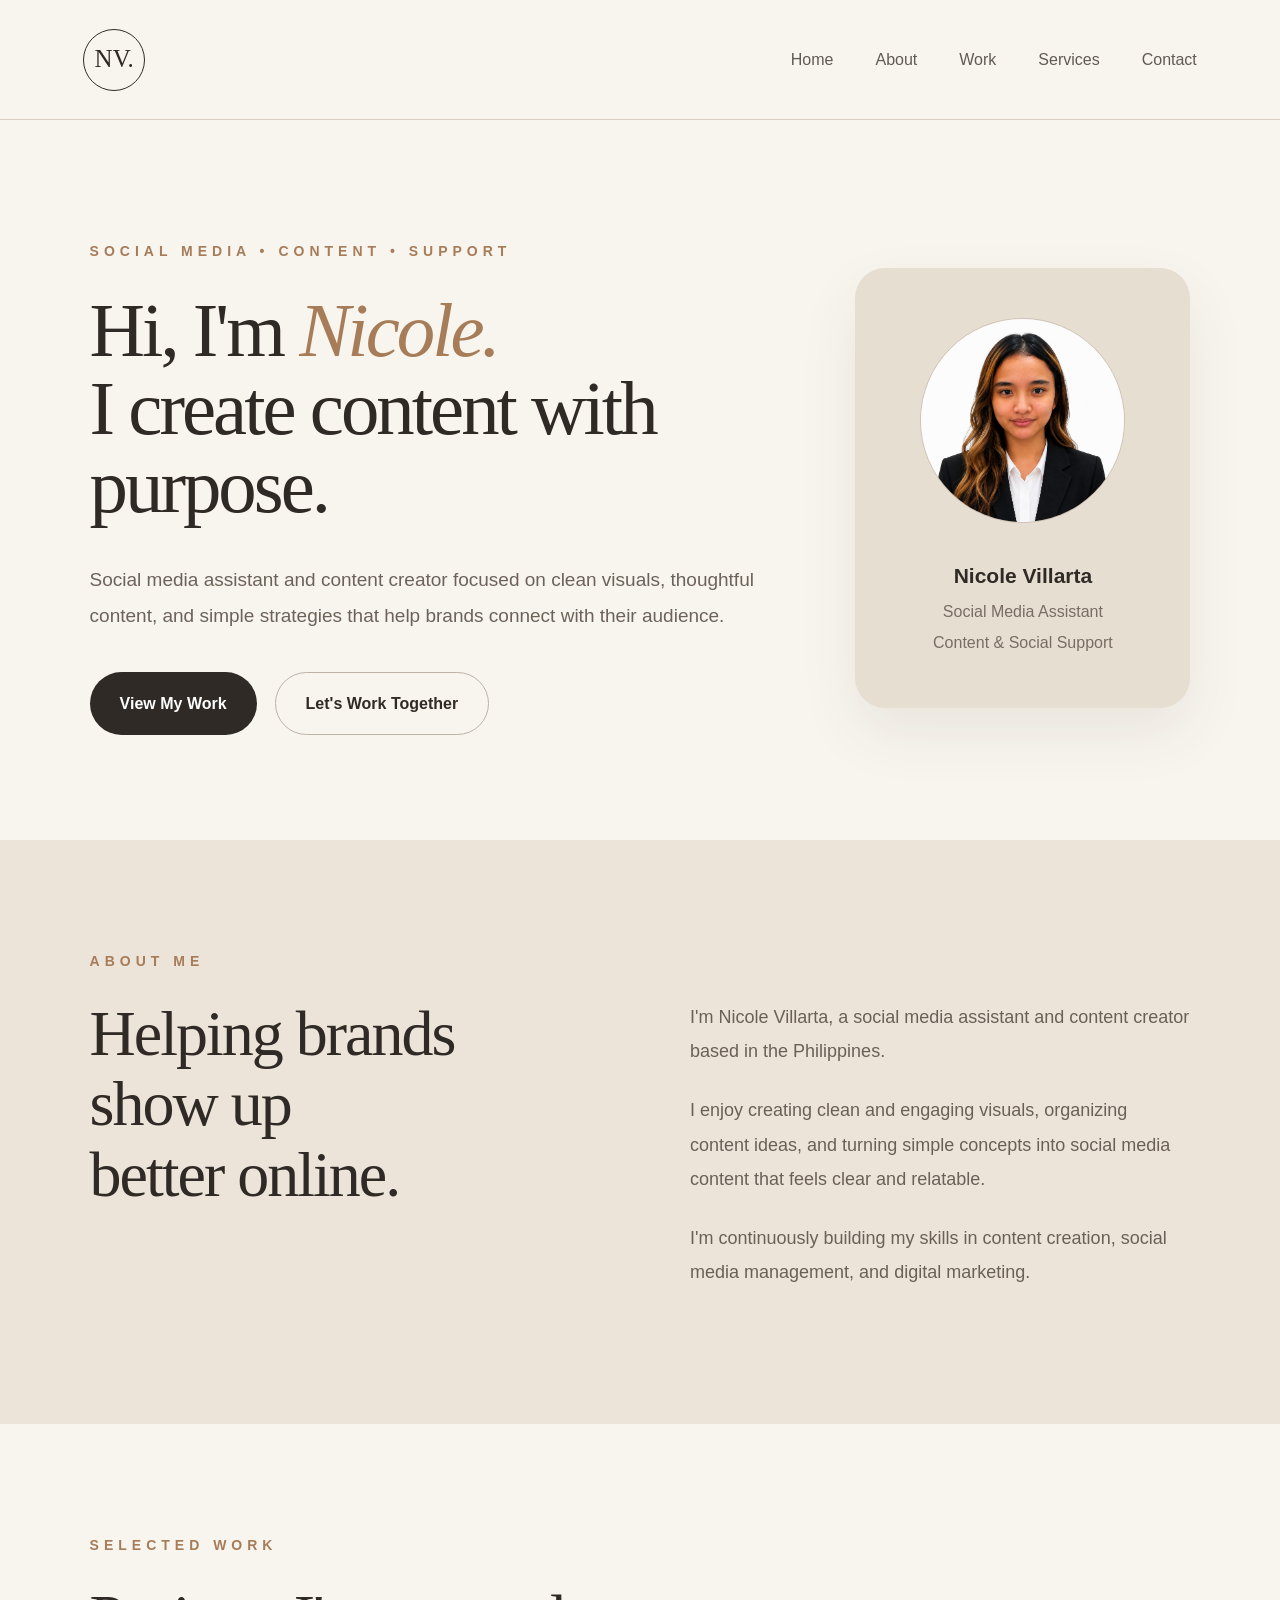
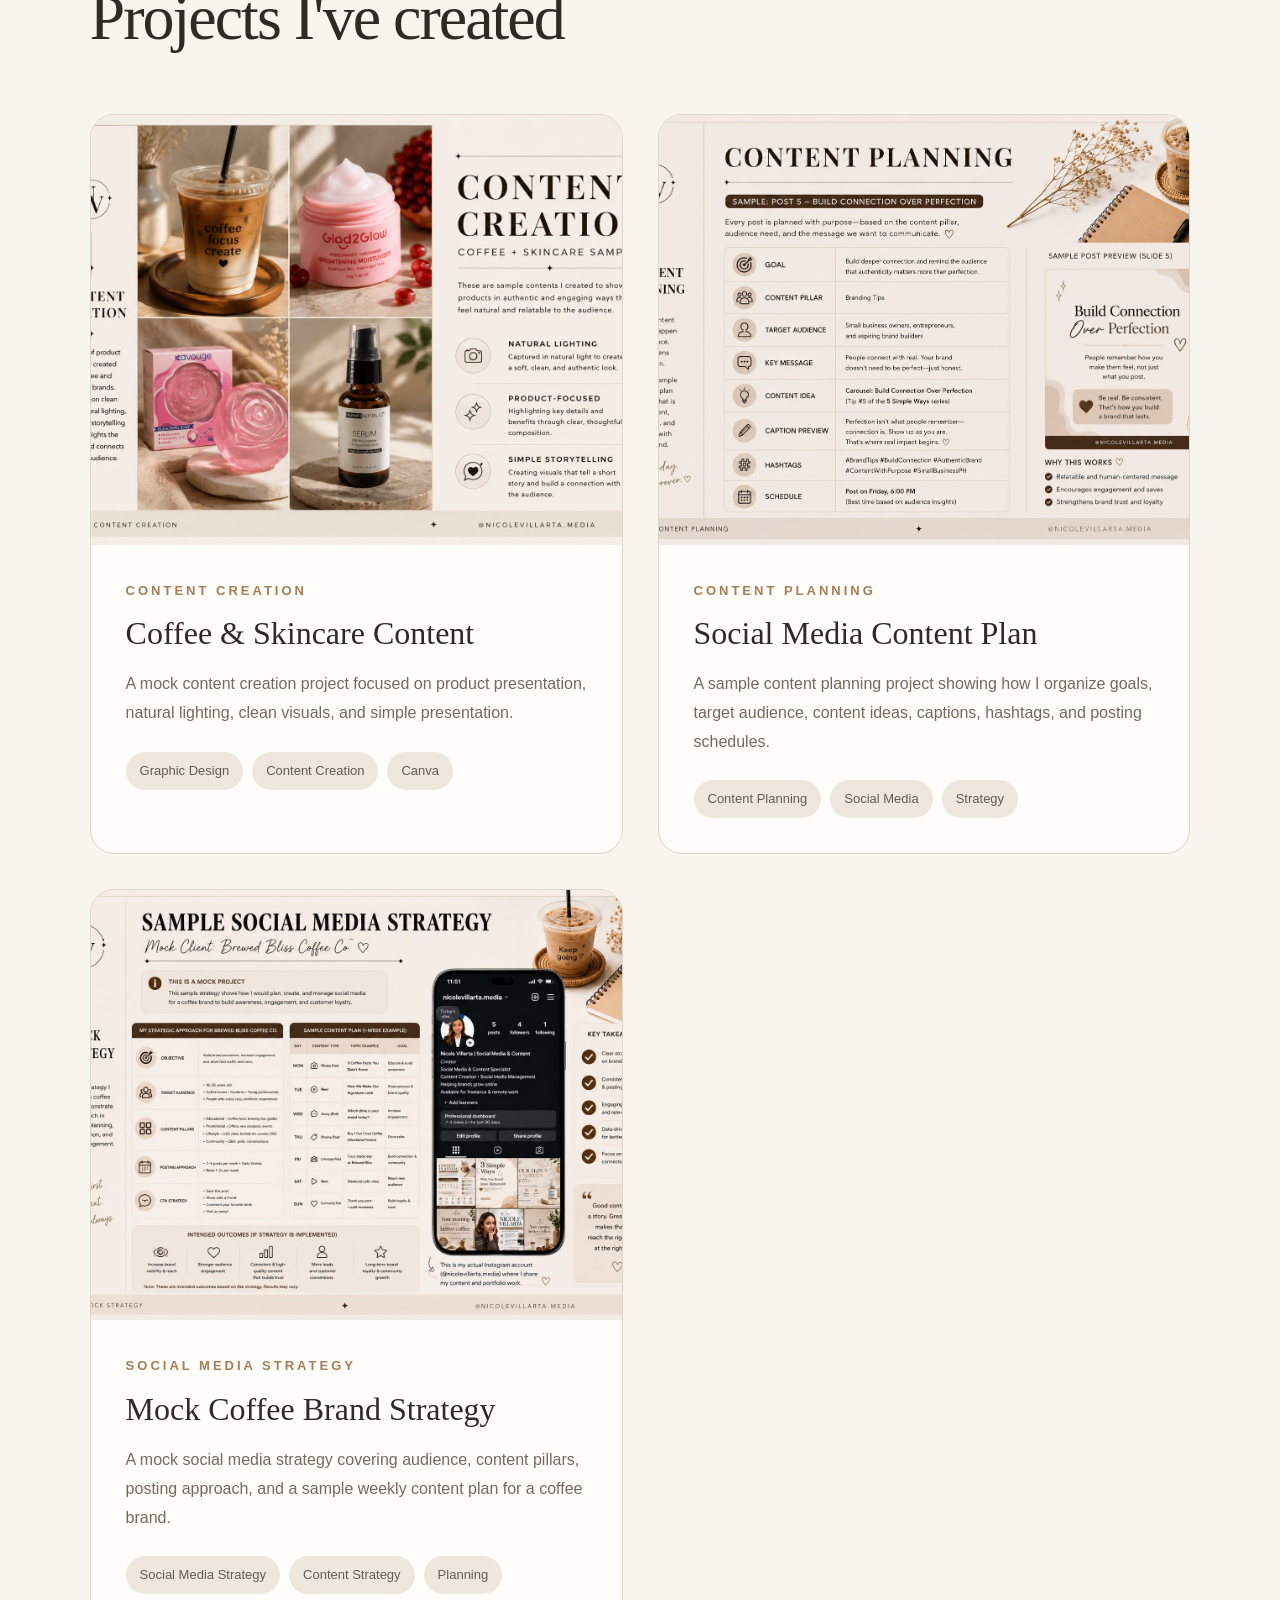
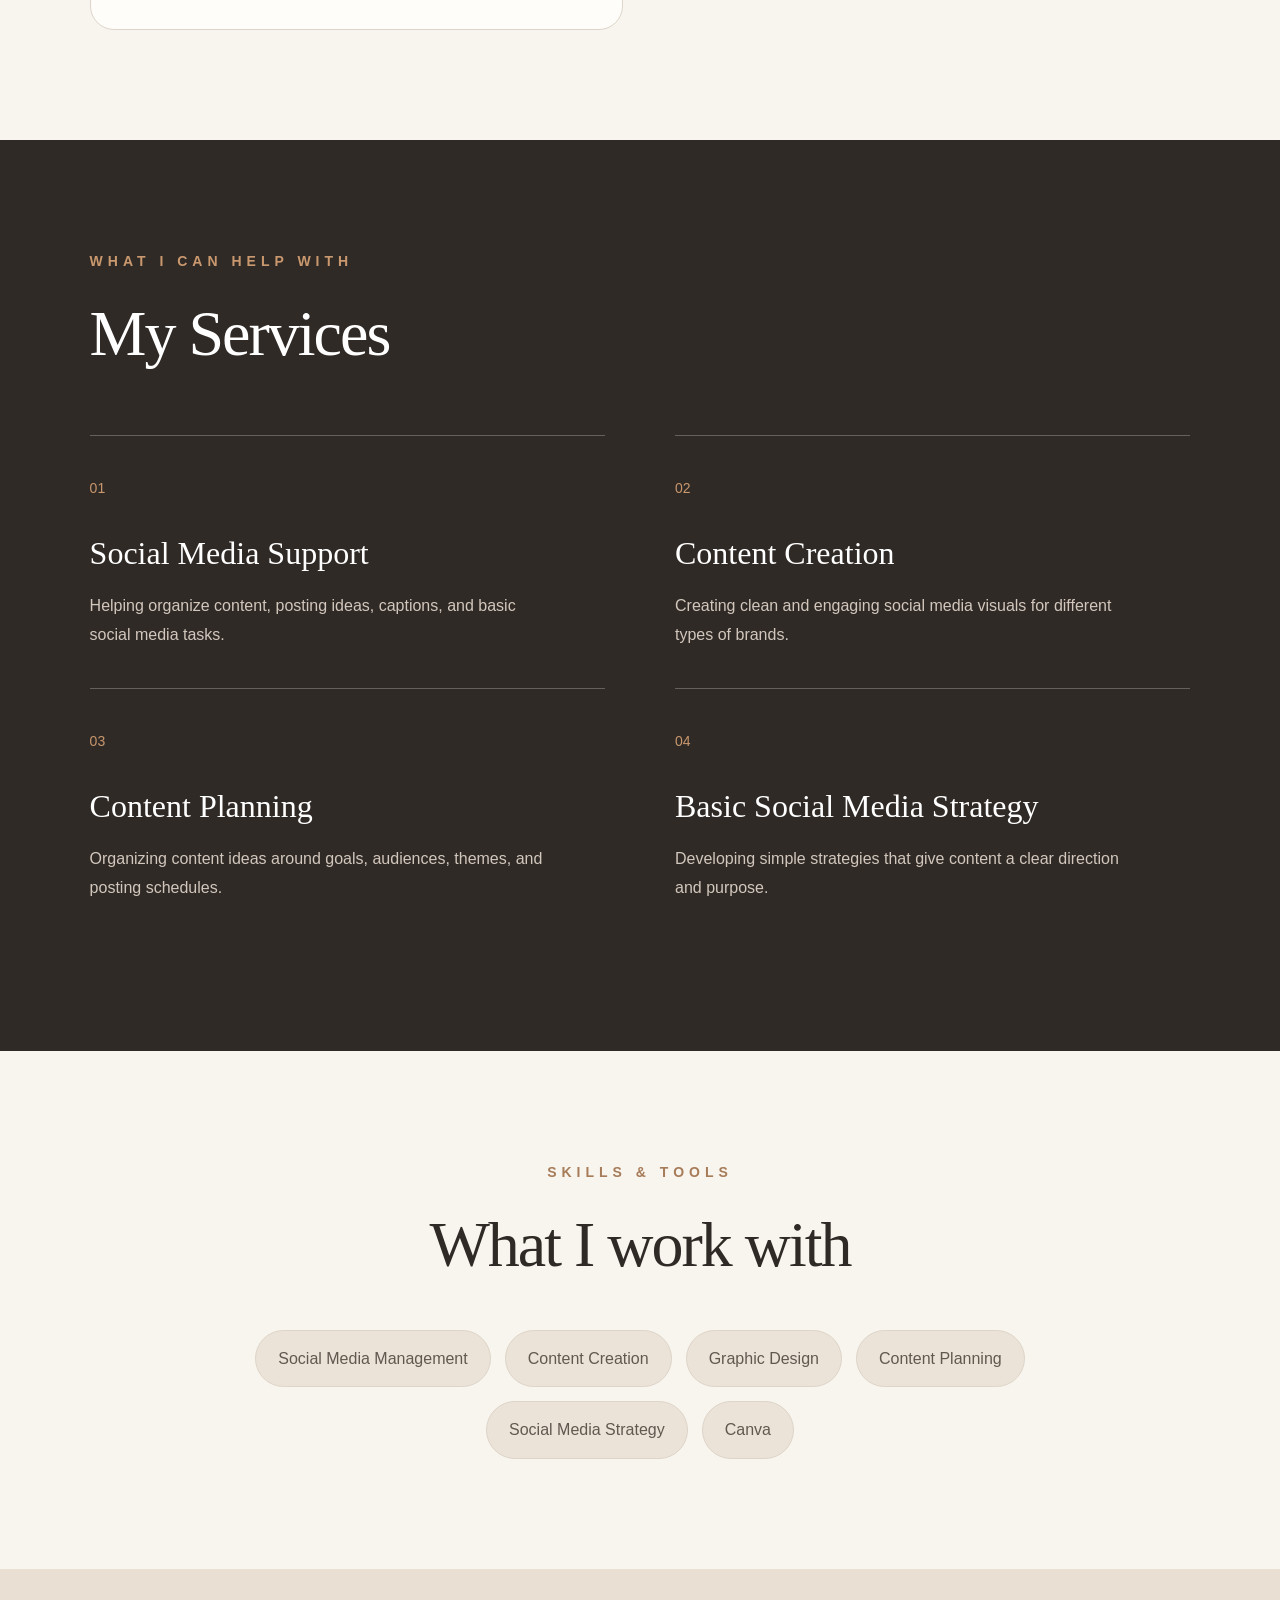
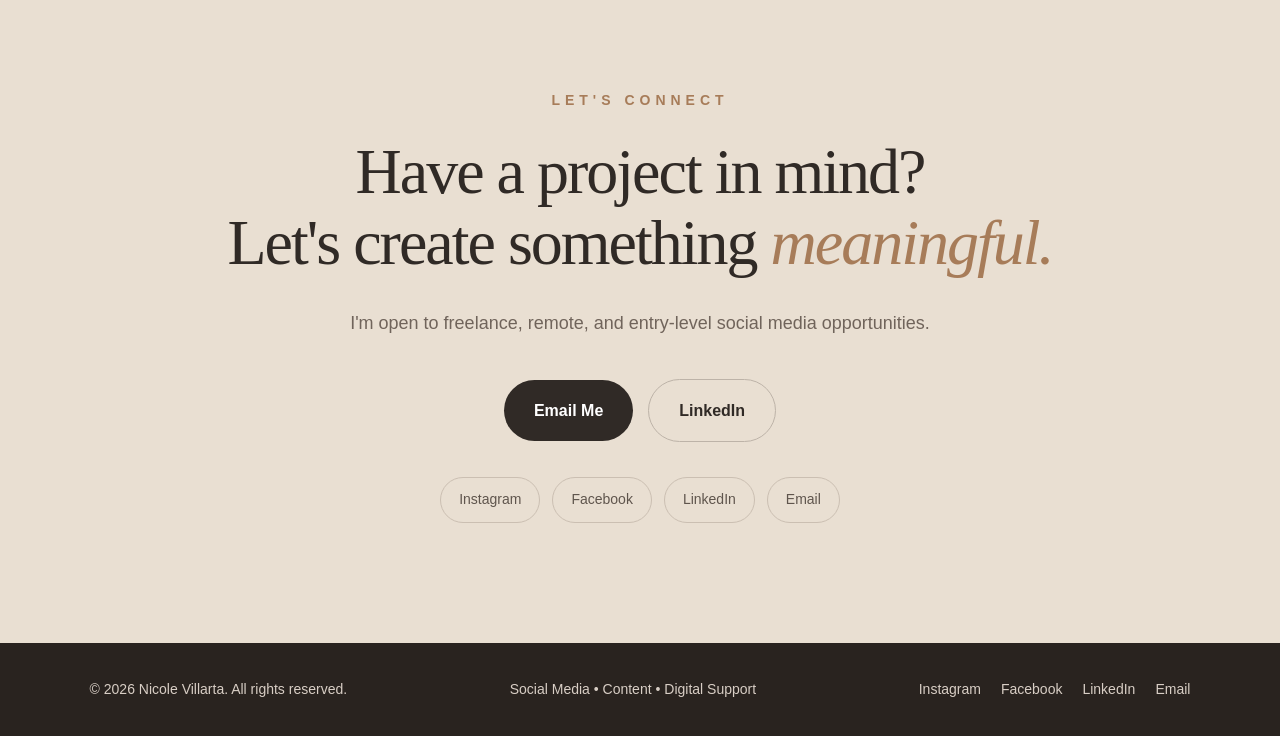
==== index.html @ 591eb626 "Add files via upload" ====
<!DOCTYPE html>
<html lang="en">

<head>
    <meta charset="UTF-8">
    <meta name="viewport" content="width=device-width, initial-scale=1.0">

    <title>Nicole Villarta | Social Media Assistant & Content Creator</title>

    <link rel="stylesheet" href="style.css">
</head>

<body>

    <!-- =========================
         NAVIGATION
    ========================== -->
    <header class="navbar">

        <div class="logo">
            NV.
        </div>

        <nav>
            <a href="#home">Home</a>
            <a href="#about">About</a>
            <a href="#work">Work</a>
            <a href="#services">Services</a>
            <a href="#contact">Contact</a>
        </nav>

    </header>



    <!-- =========================
         HERO
    ========================== -->
    <section id="home" class="hero">

        <div class="hero-text">

            <p class="eyebrow">
                SOCIAL MEDIA • CONTENT • SUPPORT
            </p>

            <h1>
                Hi, I'm <span>Nicole.</span>
                <br>
                I create content with purpose.
            </h1>

            <p class="hero-description">
                Social media assistant and content creator focused on
                clean visuals, thoughtful content, and simple strategies
                that help brands connect with their audience.
            </p>

            <div class="hero-buttons">

                <a href="#work" class="btn primary">
                    View My Work
                </a>

                <a href="#contact" class="btn secondary">
                    Let's Work Together
                </a>

            </div>

        </div>


        <!-- PROFILE CARD -->
        <div class="hero-card">

            <div class="profile-circle photo-circle">

                <img
                    src="nicole.png.png"
                    alt="Nicole Villarta"
                >

            </div>

            <p>
    Nicole Villarta
</p>

<span>
    Social Media Assistant
</span>

<span>
    Content & Social Support
</span>

        </div>

    </section>



    <!-- =========================
         ABOUT
    ========================== -->
    <section id="about" class="section about">

        <div>

            <p class="section-label">
                ABOUT ME
            </p>

            <h2>
                Helping brands show up
                <span>better online.</span>
            </h2>

        </div>


        <div class="about-text">

            <p>
                I'm Nicole Villarta, a social media assistant and content
                creator based in the Philippines.
            </p>

            <p>
                I enjoy creating clean and engaging visuals, organizing
                content ideas, and turning simple concepts into social
                media content that feels clear and relatable.
            </p>

            <p>
                I'm continuously building my skills in content creation,
                social media management, and digital marketing.
            </p>

        </div>

    </section>



    <!-- =========================
         WORK / PORTFOLIO
    ========================== -->
    <section id="work" class="section">

        <p class="section-label">
            SELECTED WORK
        </p>

        <h2>
            Projects I've created
        </h2>


        <div class="projects">


            <!-- PROJECT 1 -->
            <article class="project-card">

                <div class="project-image">

                    <img
                        src="content-creation.png.jpg"
                        alt="Coffee and skincare content creation project"
                    >

                </div>


                <div class="project-info">

                    <p>
                        CONTENT CREATION
                    </p>

                    <h3>
                        Coffee & Skincare Content
                    </h3>

                    <p>
                        A mock content creation project focused on
                        product presentation, natural lighting,
                        clean visuals, and simple presentation.
                    </p>


                    <div class="tags">

                        <span>
                            Graphic Design
                        </span>

                        <span>
                            Content Creation
                        </span>

                        <span>
                            Canva
                        </span>

                    </div>

                </div>

            </article>



            <!-- PROJECT 2 -->
            <article class="project-card">

                <div class="project-image">

                    <img
                        src="content-planning.png.jpg"
                        alt="Social media content planning project"
                    >

                </div>


                <div class="project-info">

                    <p>
                        CONTENT PLANNING
                    </p>

                    <h3>
                        Social Media Content Plan
                    </h3>

                    <p>
                        A sample content planning project showing how
                        I organize goals, target audience, content ideas,
                        captions, hashtags, and posting schedules.
                    </p>


                    <div class="tags">

                        <span>
                            Content Planning
                        </span>

                        <span>
                            Social Media
                        </span>

                        <span>
                            Strategy
                        </span>

                    </div>

                </div>

            </article>



            <!-- PROJECT 3 -->
            <article class="project-card">

                <div class="project-image">

                    <img
                        src="social-media-strategy.png.jpg"
                        alt="Mock coffee brand social media strategy project"
                    >

                </div>


                <div class="project-info">

                    <p>
                        SOCIAL MEDIA STRATEGY
                    </p>

                    <h3>
                        Mock Coffee Brand Strategy
                    </h3>

                    <p>
                        A mock social media strategy covering audience,
                        content pillars, posting approach, and a sample
                        weekly content plan for a coffee brand.
                    </p>


                    <div class="tags">

                        <span>
                            Social Media Strategy
                        </span>

                        <span>
                            Content Strategy
                        </span>

                        <span>
                            Planning
                        </span>

                    </div>

                </div>

            </article>


        </div>

    </section>



    <!-- =========================
         SERVICES
    ========================== -->
    <section id="services" class="section services">

        <p class="section-label">
            WHAT I CAN HELP WITH
        </p>

        <h2>
            My Services
        </h2>


        <div class="service-grid">


            <!-- SERVICE 1 -->
            <div class="service">

                <span>
                    01
                </span>

                <h3>
                    Social Media Support
                </h3>

                <p>
                    Helping organize content, posting ideas,
                    captions, and basic social media tasks.
                </p>

            </div>



            <!-- SERVICE 2 -->
            <div class="service">

                <span>
                    02
                </span>

                <h3>
                    Content Creation
                </h3>

                <p>
                    Creating clean and engaging social media
                    visuals for different types of brands.
                </p>

            </div>



            <!-- SERVICE 3 -->
            <div class="service">

                <span>
                    03
                </span>

                <h3>
                    Content Planning
                </h3>

                <p>
                    Organizing content ideas around goals,
                    audiences, themes, and posting schedules.
                </p>

            </div>



            <!-- SERVICE 4 -->
            <div class="service">

                <span>
                    04
                </span>

                <h3>
                    Basic Social Media Strategy
                </h3>

                <p>
                    Developing simple strategies that give
                    content a clear direction and purpose.
                </p>

            </div>


        </div>

    </section>



    <!-- =========================
         SKILLS
    ========================== -->
    <section class="section skills">

        <p class="section-label">
            SKILLS & TOOLS
        </p>

        <h2>
            What I work with
        </h2>


        <div class="skill-list">

            <span>
                Social Media Management
            </span>

            <span>
                Content Creation
            </span>

            <span>
                Graphic Design
            </span>

            <span>
                Content Planning
            </span>

            <span>
                Social Media Strategy
            </span>

            <span>
                Canva
            </span>

        </div>

    </section>



    <!-- =========================
         CONTACT
    ========================== -->
    <section id="contact" class="contact">

        <p class="section-label">
            LET'S CONNECT
        </p>

        <h2>
            Have a project in mind?
            <br>
            Let's create something
            <span>meaningful.</span>
        </h2>

        <p>
            I'm open to freelance, remote, and entry-level
            social media opportunities.
        </p>


        <!-- CONTACT BUTTONS -->
        <div class="contact-buttons">

            <!-- EMAIL -->
            <a
                href="mailto:cole.villarta.work@gmail.com"
                class="btn primary"
            >
                Email Me
            </a>


            <!-- LINKEDIN -->
            <a
                href="https://www.linkedin.com/in/nicole-villarta-bb6a61428/"
                target="_blank"
                rel="noopener noreferrer"
                class="btn secondary"
            >
                LinkedIn
            </a>

        </div>


        <!-- SOCIAL MEDIA LINKS -->
        <div class="social-links">

            <!-- INSTAGRAM -->
            <a
                href="https://www.instagram.com/nicolevillarta.media/?hl=en"
                target="_blank"
                rel="noopener noreferrer"
            >
                Instagram
            </a>


            <!-- FACEBOOK -->
            <a
                href="https://www.facebook.com/nicolevillarta.media"
                target="_blank"
                rel="noopener noreferrer"
            >
                Facebook
            </a>


            <!-- LINKEDIN -->
            <a
                href="https://www.linkedin.com/in/nicole-villarta-bb6a61428/"
                target="_blank"
                rel="noopener noreferrer"
            >
                LinkedIn
            </a>


            <!-- EMAIL -->
            <a
                href="mailto:cole.villarta.work@gmail.com"
            >
                Email
            </a>

        </div>

    </section>



    <!-- =========================
         FOOTER
    ========================== -->
    <footer>

        <p>
            © 2026 Nicole Villarta. All rights reserved.
        </p>


        <p>
            Social Media • Content • Digital Support
        </p>


        <!-- FOOTER SOCIAL LINKS -->
        <div class="footer-links">

            <a
                href="https://www.instagram.com/nicolevillarta.media/?hl=en"
                target="_blank"
                rel="noopener noreferrer"
            >
                Instagram
            </a>

            <a
                href="https://www.facebook.com/nicolevillarta.media"
                target="_blank"
                rel="noopener noreferrer"
            >
                Facebook
            </a>

            <a
                href="https://www.linkedin.com/in/nicole-villarta-bb6a61428/"
                target="_blank"
                rel="noopener noreferrer"
            >
                LinkedIn
            </a>

            <a
                href="mailto:cole.villarta.work@gmail.com"
            >
                Email
            </a>

        </div>

    </footer>



    <!-- JAVASCRIPT -->
    <script src="script.js"></script>

</body>

</html>
---- style.css ----
/* =========================================================
   NICOLE VILLARTA PORTFOLIO
   Main Stylesheet
   ========================================================= */


/* ---------- RESET ---------- */

* {
    margin: 0;
    padding: 0;
    box-sizing: border-box;
}

html {
    scroll-behavior: smooth;
}

body {
    font-family: Arial, Helvetica, sans-serif;
    background: #f8f5ef;
    color: #302a26;
    line-height: 1.7;
}

a {
    color: inherit;
    text-decoration: none;
}

img {
    max-width: 100%;
}


/* ---------- COLORS ---------- */

:root {
    --cream: #f8f5ef;
    --cream-dark: #eee7dc;
    --brown: #302a26;
    --brown-light: #6f6258;
    --accent: #a77c59;
    --border: #d8d0c5;
    --white: #fffdf9;
}


/* =========================================================
   NAVIGATION
   ========================================================= */

.navbar {
    width: 100%;
    min-height: 120px;
    padding: 25px 6.5%;

    display: flex;
    align-items: center;
    justify-content: space-between;

    background: rgba(248, 245, 239, 0.96);

    border-bottom: 1px solid var(--border);

    position: sticky;
    top: 0;
    z-index: 1000;

    backdrop-filter: blur(10px);
}

.logo {
    width: 62px;
    height: 62px;

    border: 1px solid var(--brown);
    border-radius: 50%;

    display: flex;
    align-items: center;
    justify-content: center;

    font-family: Georgia, "Times New Roman", serif;
    font-size: 25px;
}

.navbar nav {
    display: flex;
    gap: 42px;
    align-items: center;
}

.navbar nav a {
    font-size: 16px;
    color: #625a54;

    transition: 0.3s ease;
}

.navbar nav a:hover {
    color: var(--accent);
}


/* =========================================================
   HERO
   ========================================================= */

.hero {
    min-height: 720px;

    padding: 95px 7% 80px;

    display: grid;
    grid-template-columns: 1.35fr 0.65fr;

    align-items: center;

    gap: 70px;
}

.hero-text {
    max-width: 850px;
}

.eyebrow,
.section-label {
    color: var(--accent);

    font-size: 14px;
    font-weight: 600;

    letter-spacing: 5px;
}

.hero h1 {
    margin-top: 28px;

    font-family: Georgia, "Times New Roman", serif;

    font-size: clamp(55px, 6vw, 82px);

    line-height: 1.02;

    font-weight: 500;

    letter-spacing: -3px;
}

.hero h1 span {
    color: var(--accent);
    font-style: italic;
}

.hero-description {
    max-width: 720px;

    margin-top: 35px;

    font-size: 19px;

    line-height: 1.9;

    color: #6c625a;
}

.hero-buttons {
    display: flex;

    gap: 18px;

    margin-top: 38px;

    flex-wrap: wrap;
}


/* ---------- BUTTONS ---------- */

.btn {
    display: inline-flex;

    align-items: center;
    justify-content: center;

    padding: 17px 30px;

    border-radius: 40px;

    font-weight: 600;

    transition: 0.3s ease;

    cursor: pointer;
}

.btn.primary {
    background: var(--brown);
    color: white;
}

.btn.primary:hover {
    background: #4b4039;

    transform: translateY(-3px);
}

.btn.secondary {
    border: 1px solid #bdb3a8;

    color: var(--brown);

    background: transparent;
}

.btn.secondary:hover {
    border-color: var(--brown);

    background: rgba(48, 42, 38, 0.04);

    transform: translateY(-3px);
}


/* =========================================================
   HERO PROFILE CARD
   ========================================================= */

.hero-card {
    width: 100%;
    max-width: 360px;

    min-height: 440px;

    padding: 50px 30px;

    background: #e7ded2;

    border-radius: 30px;

    display: flex;

    flex-direction: column;

    align-items: center;

    justify-content: center;

    text-align: center;

    box-shadow: 0 25px 60px rgba(60, 45, 30, 0.08);

    margin-left: auto;
}

.profile-circle {
    width: 205px;
    height: 205px;

    border-radius: 50%;

    background: #f8f5ef;

    border: 1px solid #cfc2b4;

    display: flex;

    align-items: center;

    justify-content: center;

    overflow: hidden;
}

.photo-circle img {
    width: 100%;
    height: 100%;

    object-fit: cover;

    object-position: center;

    display: block;
}

.hero-card p {
    margin-top: 35px;

    font-size: 21px;

    font-weight: 700;
}

.hero-card > span {
    margin-top: 4px;

    color: #796d63;
}


/* =========================================================
   GENERAL SECTIONS
   ========================================================= */

.section {
    padding: 110px 7%;
}

.section h2 {
    margin-top: 25px;

    font-family: Georgia, "Times New Roman", serif;

    font-size: clamp(45px, 5vw, 68px);

    line-height: 1.1;

    font-weight: 500;

    letter-spacing: -2px;
}


/* =========================================================
   ABOUT
   ========================================================= */

.about {
    background: #ece4d9;

    display: grid;

    grid-template-columns: 1fr 1fr;

    gap: 100px;

    align-items: start;
}

.about h2 {
    max-width: 600px;
}

.about h2 span {
    display: block;
}

.about-text {
    padding-top: 50px;

    max-width: 650px;
}

.about-text p {
    margin-bottom: 25px;

    color: #6a6058;

    font-size: 18px;

    line-height: 1.9;
}


/* =========================================================
   WORK / PORTFOLIO
   ========================================================= */

.projects {
    margin-top: 60px;

    display: grid;

    grid-template-columns: repeat(2, 1fr);

    gap: 35px;
}

.project-card {
    background: var(--white);

    border: 1px solid #ded5ca;

    border-radius: 24px;

    overflow: hidden;

    transition: 0.35s ease;
}

.project-card:hover {
    transform: translateY(-7px);

    box-shadow: 0 25px 60px rgba(50, 40, 30, 0.1);
}

.project-image {
    width: 100%;

    height: 430px;

    background: #e4d8ca;

    overflow: hidden;
}

.project-image img {
    width: 100%;
    height: 100%;

    object-fit: cover;

    object-position: center;

    display: block;

    transition: transform 0.5s ease;
}

.project-card:hover .project-image img {
    transform: scale(1.03);
}

.project-info {
    padding: 35px;
}

.project-info > p:first-child {
    color: var(--accent);

    font-size: 13px;

    font-weight: 700;

    letter-spacing: 3px;
}

.project-info h3 {
    margin-top: 12px;

    font-family: Georgia, "Times New Roman", serif;

    font-size: 32px;

    font-weight: 500;

    line-height: 1.2;
}

.project-info > p:not(:first-child) {
    margin-top: 18px;

    color: #746960;

    line-height: 1.8;
}

.tags {
    display: flex;

    flex-wrap: wrap;

    gap: 9px;

    margin-top: 24px;
}

.tags span {
    padding: 8px 14px;

    border-radius: 30px;

    background: #eee7dd;

    color: #655b54;

    font-size: 13px;
}


/* =========================================================
   SERVICES
   ========================================================= */

.services {
    background: var(--brown);

    color: white;
}

.services .section-label {
    color: #c9986e;
}

.services h2 {
    color: white;

    margin-bottom: 65px;
}

.service-grid {
    display: grid;

    grid-template-columns: repeat(2, 1fr);

    gap: 0 70px;
}

.service {
    padding: 38px 0;

    border-top: 1px solid rgba(255, 255, 255, 0.25);
}

.service > span {
    color: #c9986e;

    font-size: 14px;
}

.service h3 {
    margin-top: 25px;

    font-family: Georgia, "Times New Roman", serif;

    font-size: 32px;

    font-weight: 500;
}

.service p {
    margin-top: 12px;

    max-width: 470px;

    color: #d2c7bd;

    line-height: 1.8;
}


/* =========================================================
   SKILLS
   ========================================================= */

.skills {
    text-align: center;
}

.skills h2 {
    margin-bottom: 50px;
}

.skill-list {
    max-width: 900px;

    margin: 0 auto;

    display: flex;

    justify-content: center;

    flex-wrap: wrap;

    gap: 14px;
}

.skill-list span {
    padding: 14px 22px;

    border-radius: 40px;

    background: #ebe3d8;

    color: #625850;

    border: 1px solid #ded4c8;

    transition: 0.3s ease;
}

.skill-list span:hover {
    transform: translateY(-3px);

    background: #e2d7ca;
}


/* =========================================================
   CONTACT
   ========================================================= */

.contact {
    padding: 120px 7%;

    text-align: center;

    background: #e9dfd2;
}

.contact h2 {
    max-width: 900px;

    margin: 25px auto;

    font-family: Georgia, "Times New Roman", serif;

    font-size: clamp(48px, 5vw, 70px);

    line-height: 1.1;

    font-weight: 500;

    letter-spacing: -2px;
}

.contact h2 span {
    color: var(--accent);

    font-style: italic;
}

.contact > p:not(.section-label) {
    margin: 30px auto;

    max-width: 700px;

    color: #70645b;

    font-size: 18px;
}

.contact .btn {
    margin-top: 10px;
}


/* ---------- CONTACT BUTTONS ---------- */

.contact-buttons {
    display: flex;

    justify-content: center;

    align-items: center;

    flex-wrap: wrap;

    gap: 15px;

    margin-top: 20px;
}


/* ---------- SOCIAL LINKS ---------- */

.social-links {
    margin-top: 35px;

    display: flex;

    justify-content: center;

    align-items: center;

    flex-wrap: wrap;

    gap: 12px;
}

.social-links a {
    padding: 10px 18px;

    border: 1px solid #cbbfb2;

    border-radius: 30px;

    color: #5f554d;

    font-size: 14px;

    transition: 0.3s ease;
}

.social-links a:hover {
    background: var(--brown);

    color: white;

    border-color: var(--brown);

    transform: translateY(-3px);
}


/* =========================================================
   FOOTER
   ========================================================= */

footer {
    padding: 35px 7%;

    background: #29231f;

    color: #d8cec5;

    display: flex;

    justify-content: space-between;

    align-items: center;

    gap: 20px;

    font-size: 14px;

    flex-wrap: wrap;
}


/* ---------- FOOTER LINKS ---------- */

.footer-links {
    display: flex;

    align-items: center;

    flex-wrap: wrap;

    gap: 20px;
}

.footer-links a {
    color: #d8cec5;

    transition: 0.3s ease;
}

.footer-links a:hover {
    color: #c9986e;
}


/* =========================================================
   RESPONSIVE DESIGN
   ========================================================= */

@media (max-width: 900px) {

    .hero {
        grid-template-columns: 1fr;

        padding-top: 70px;
    }

    .hero-card {
        margin: 0 auto;
    }

    .about {
        grid-template-columns: 1fr;

        gap: 30px;
    }

    .about-text {
        padding-top: 0;
    }

    .projects {
        grid-template-columns: 1fr;
    }

    .service-grid {
        grid-template-columns: 1fr;
    }

    footer {
        justify-content: center;

        text-align: center;
    }

}


/* =========================================================
   TABLET
   ========================================================= */

@media (max-width: 700px) {

    .navbar {
        min-height: 90px;

        padding: 15px 6%;
    }

    .navbar nav {
        gap: 20px;
    }

    .navbar nav a {
        font-size: 14px;
    }

    .hero {
        padding: 65px 6% 60px;
    }

    .hero h1 {
        font-size: 55px;
    }

    .hero-description {
        font-size: 17px;
    }

    .project-image {
        height: 350px;
    }

}


/* =========================================================
   MOBILE
   ========================================================= */

@media (max-width: 600px) {

    .navbar {
        min-height: auto;

        padding: 15px 6%;

        flex-direction: column;

        gap: 18px;
    }

    .logo {
        width: 50px;
        height: 50px;

        font-size: 21px;
    }

    .navbar nav {
        width: 100%;

        justify-content: center;

        gap: 13px;

        flex-wrap: wrap;
    }

    .navbar nav a {
        font-size: 12px;
    }


    /* HERO */

    .hero {
        padding: 65px 6% 60px;

        min-height: auto;

        gap: 50px;
    }

    .eyebrow,
    .section-label {
        font-size: 11px;

        letter-spacing: 3px;
    }

    .hero h1 {
        font-size: 48px;

        letter-spacing: -2px;
    }

    .hero-description {
        font-size: 16px;

        line-height: 1.8;
    }

    .hero-buttons {
        flex-direction: column;

        align-items: stretch;
    }

    .hero-buttons .btn {
        width: 100%;
    }


    /* PROFILE */

    .hero-card {
        min-height: 360px;

        padding: 40px 25px;
    }

    .profile-circle {
        width: 170px;
        height: 170px;
    }


    /* SECTIONS */

    .section {
        padding: 80px 6%;
    }

    .section h2 {
        font-size: 45px;
    }


    /* WORK */

    .projects {
        margin-top: 40px;

        gap: 25px;
    }

    .project-image {
        height: 300px;
    }

    .project-info {
        padding: 25px;
    }

    .project-info h3 {
        font-size: 28px;
    }


    /* SERVICES */

    .services h2 {
        margin-bottom: 40px;
    }

    .service h3 {
        font-size: 28px;
    }


    /* CONTACT */

    .contact {
        padding: 90px 6%;
    }

    .contact h2 {
        font-size: 45px;
    }

    .contact > p:not(.section-label) {
        font-size: 16px;
    }

    .contact-buttons {
        flex-direction: column;

        width: 100%;
    }

    .contact-buttons .btn {
        width: 100%;
    }

    .social-links {
        gap: 8px;
    }

    .social-links a {
        font-size: 13px;

        padding: 9px 15px;
    }


    /* FOOTER */

    footer {
        flex-direction: column;

        text-align: center;

        padding: 30px 6%;

        gap: 15px;
    }

    .footer-links {
        justify-content: center;

        gap: 15px;

        font-size: 13px;
    }

}
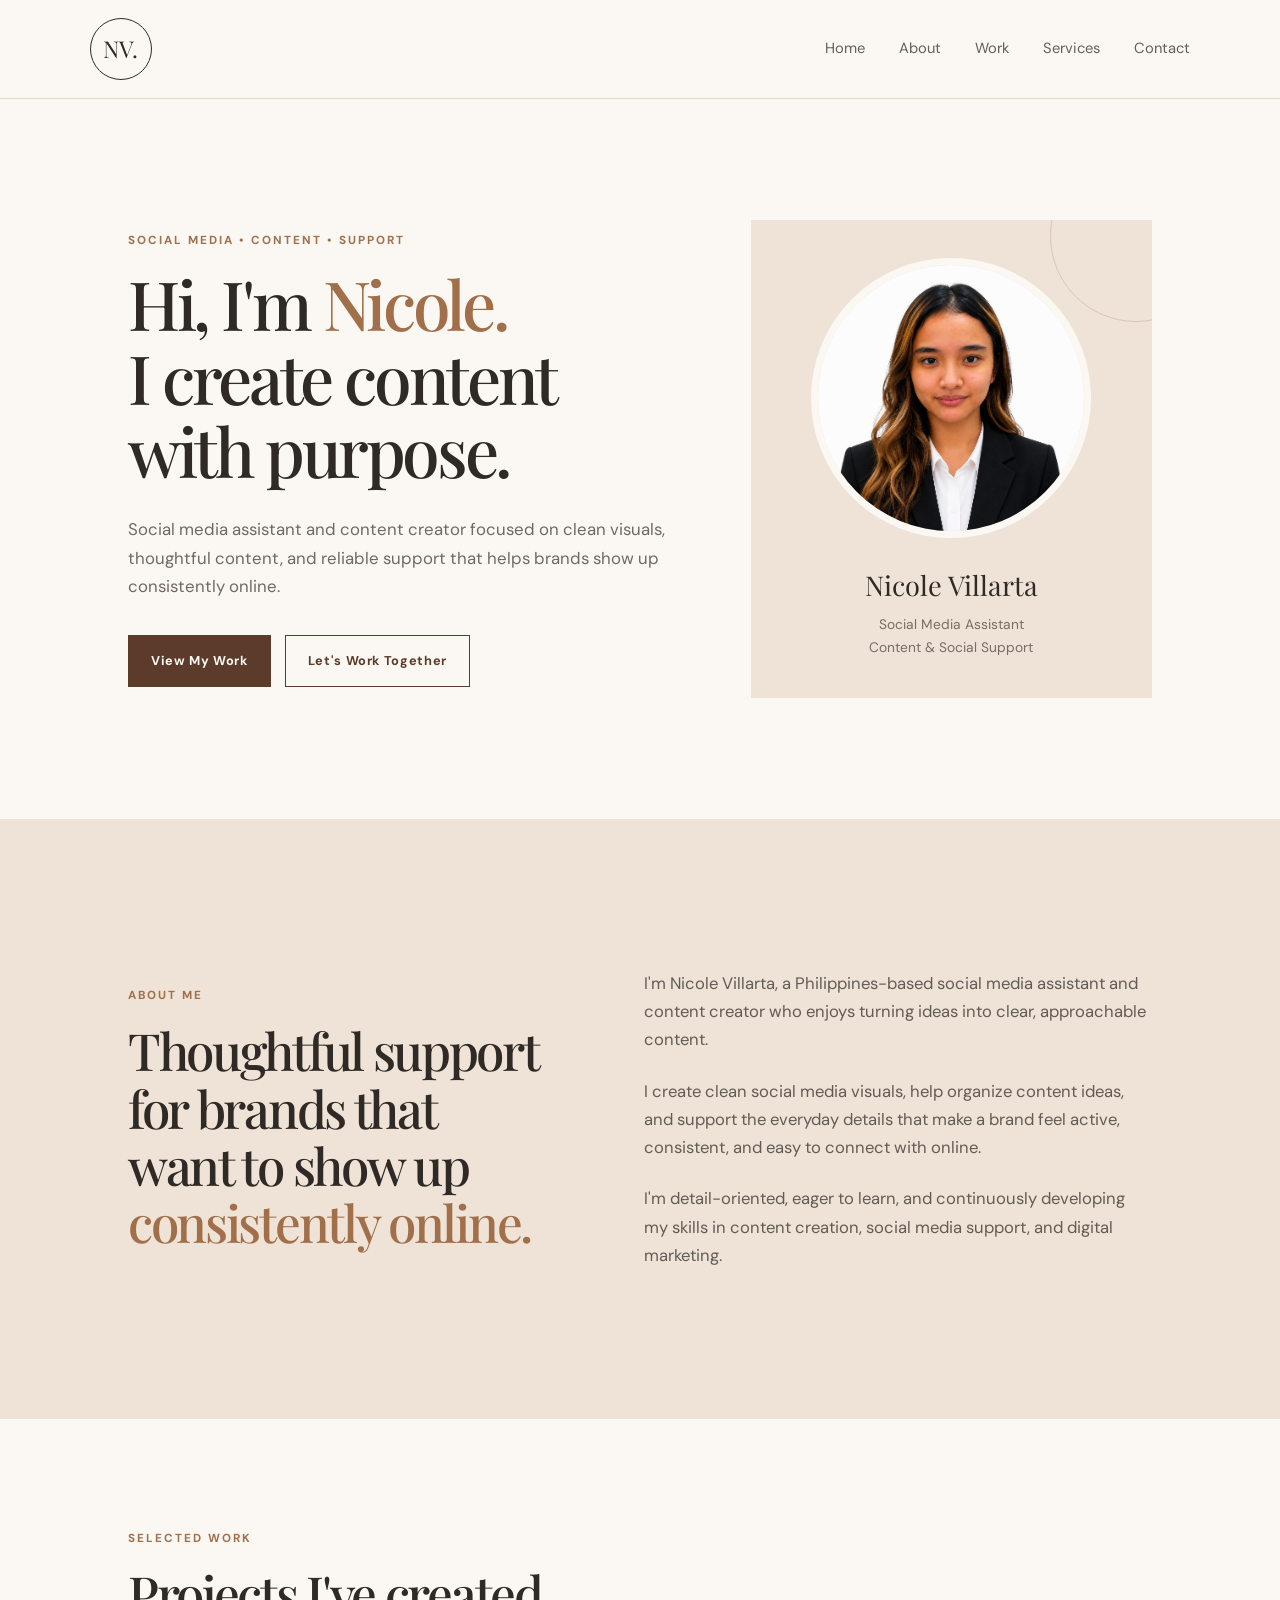
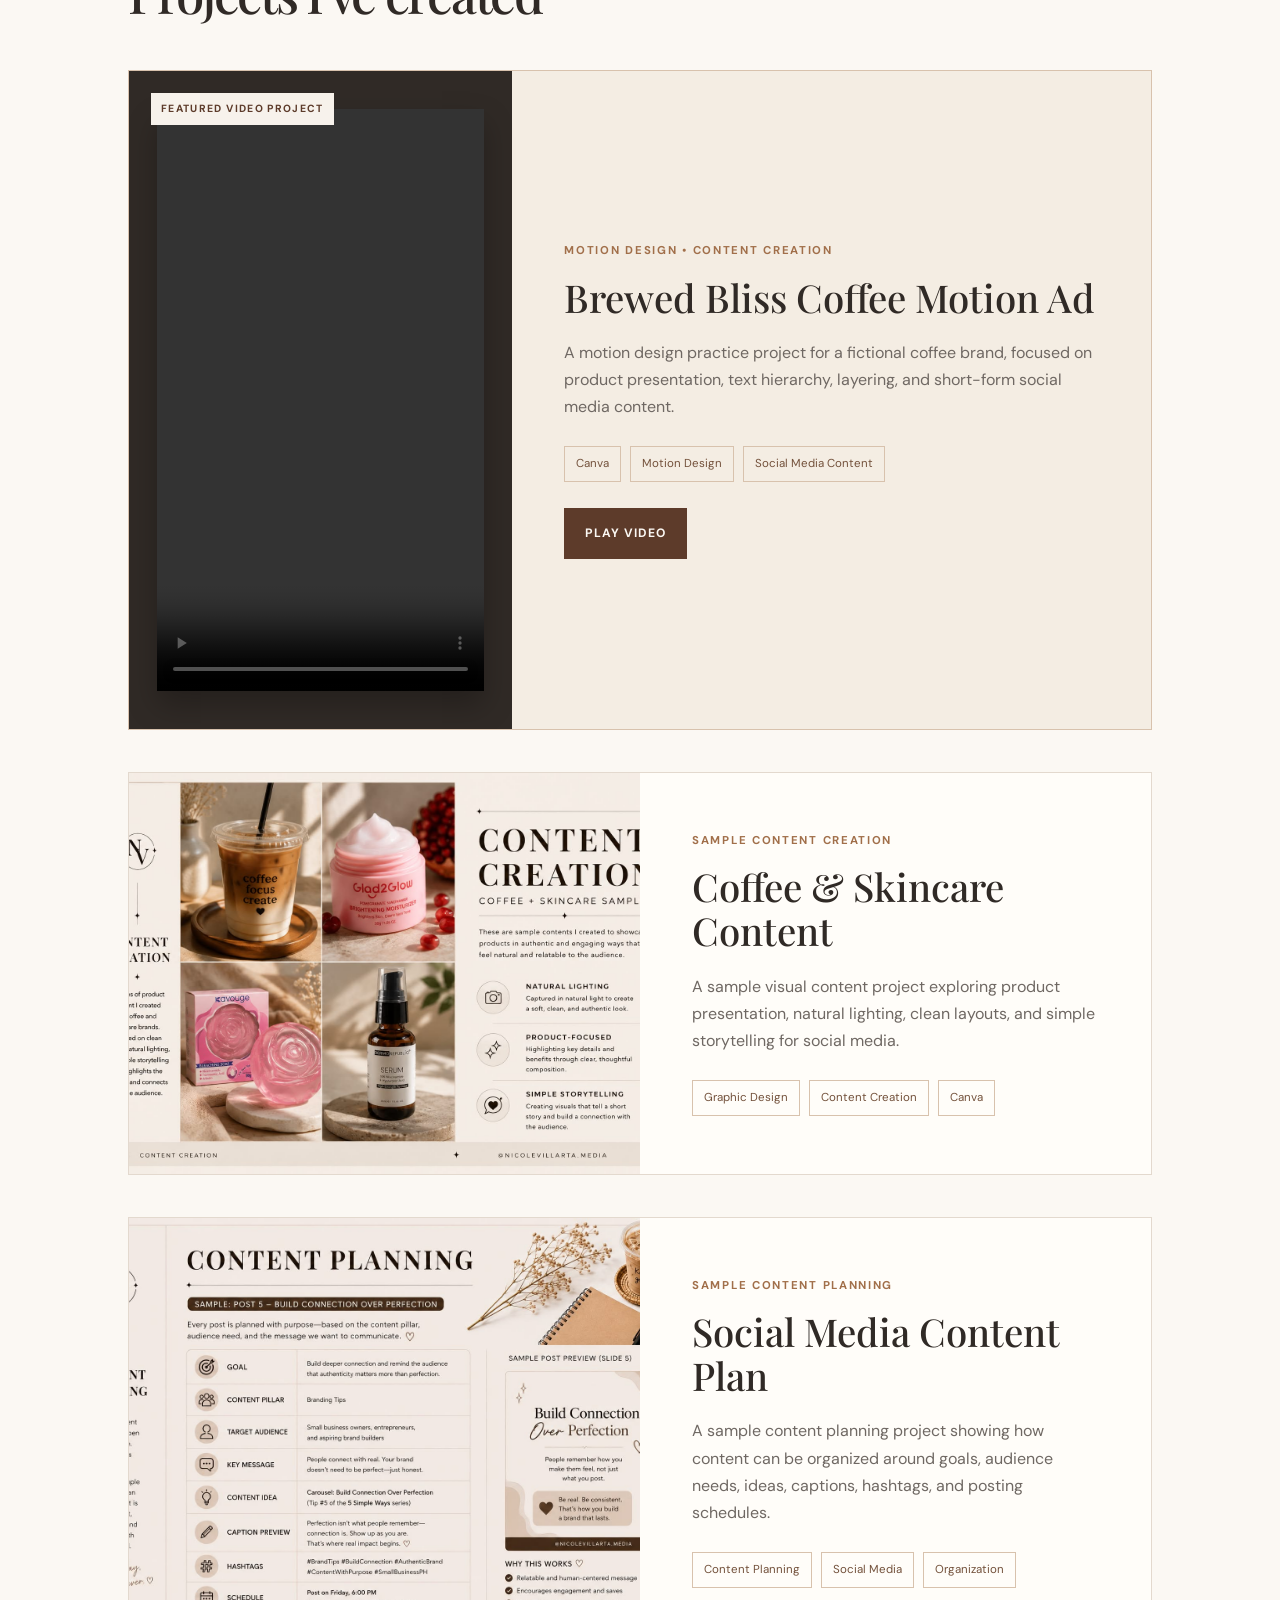
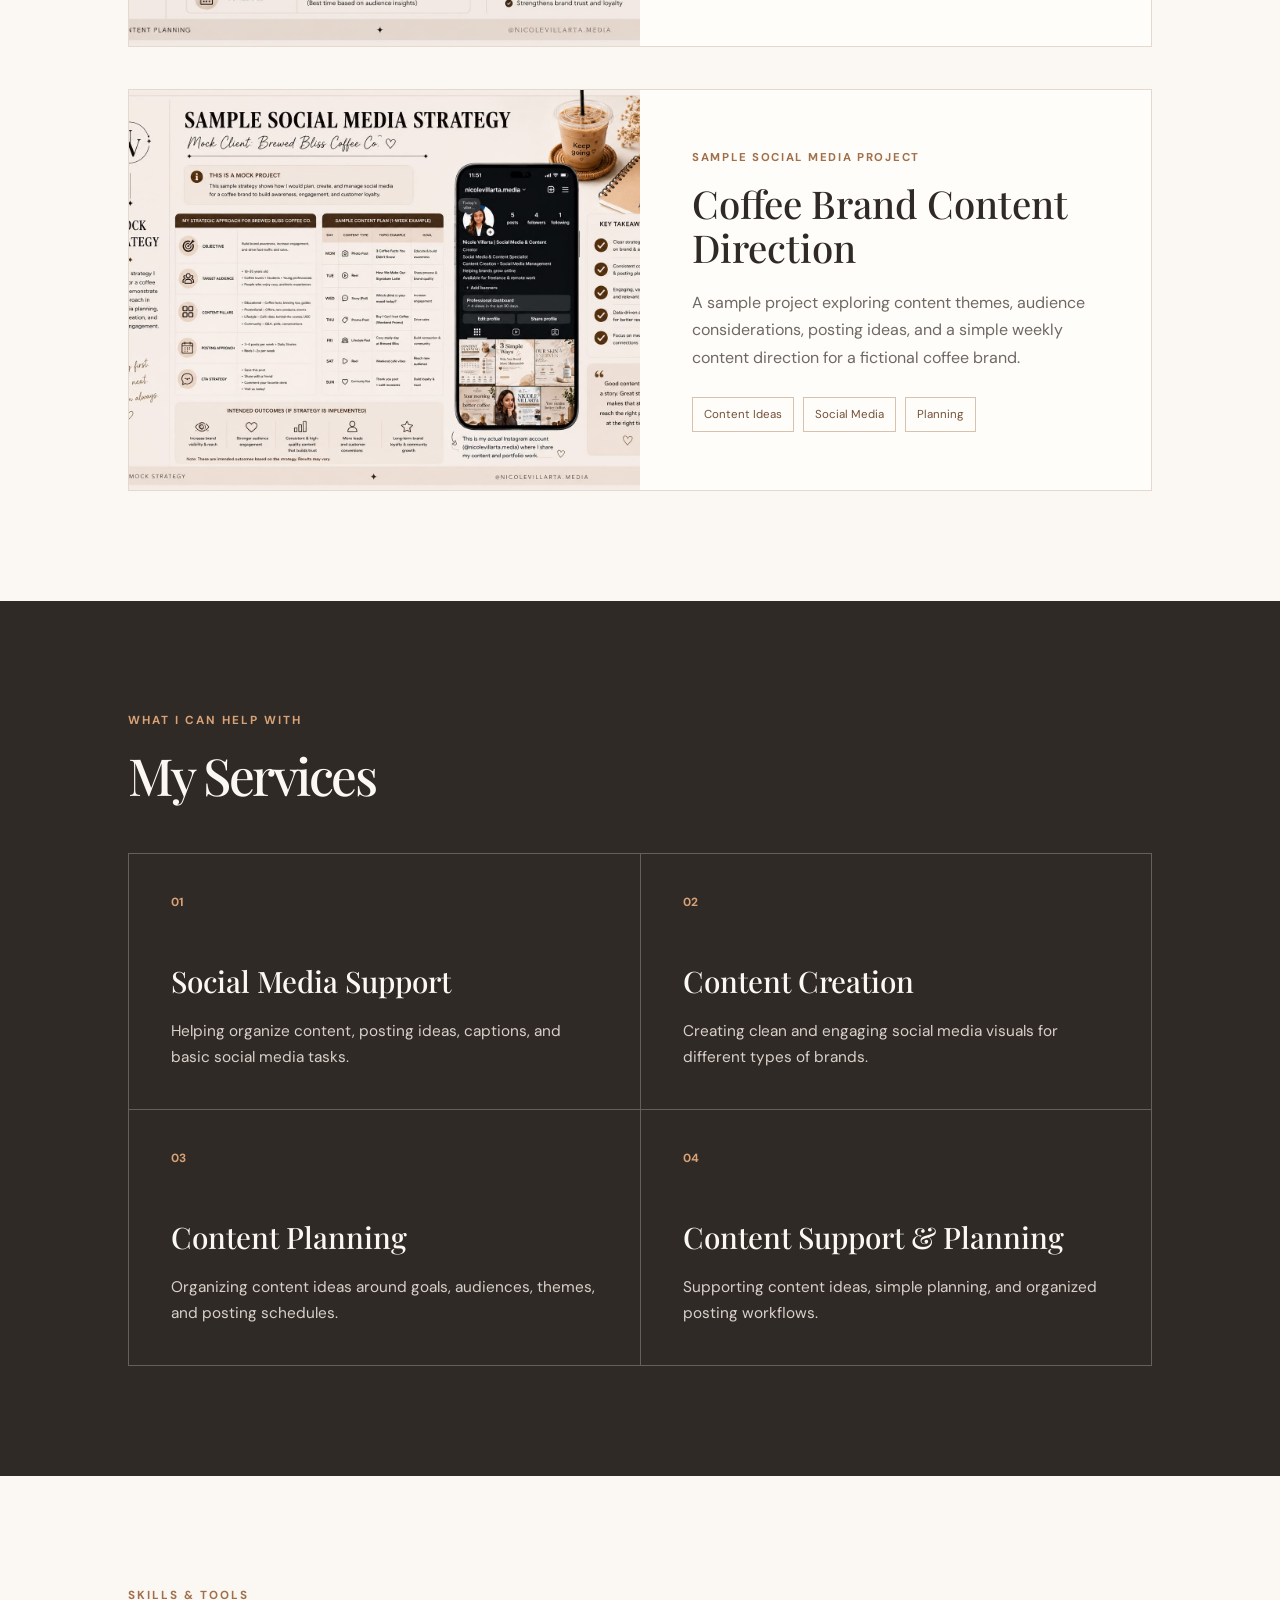
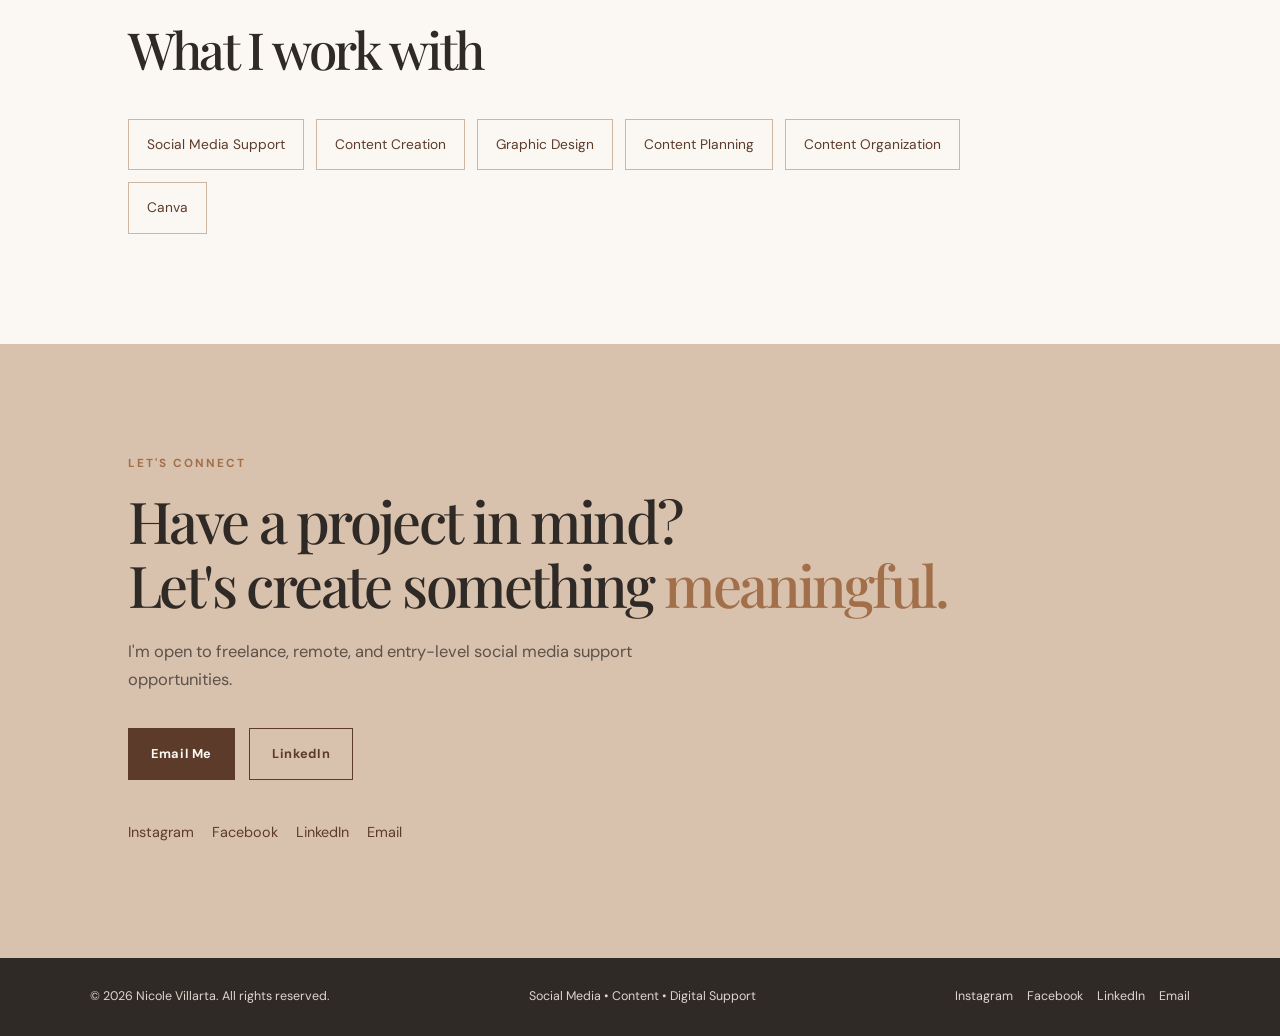
==== commit 058363f7: "Add files via upload" ====
--- a/index.html
+++ b/index.html
@@ -8,20 +8,19 @@
     <title>Nicole Villarta | Social Media Assistant & Content Creator</title>
 
     <link rel="stylesheet" href="style.css">
+    <script src="script.js" defer></script>
 </head>
 
 <body>
 
-    <!-- =========================
-         NAVIGATION
-    ========================== -->
+    <!-- NAVIGATION -->
     <header class="navbar">
 
-        <div class="logo">
+        <a href="#home" class="logo" aria-label="Nicole Villarta homepage">
             NV.
-        </div>
-
-        <nav>
+        </a>
+
+        <nav aria-label="Main navigation">
             <a href="#home">Home</a>
             <a href="#about">About</a>
             <a href="#work">Work</a>
@@ -32,495 +31,482 @@
     </header>
 
 
-
-    <!-- =========================
-         HERO
-    ========================== -->
-    <section id="home" class="hero">
-
-        <div class="hero-text">
-
-            <p class="eyebrow">
-                SOCIAL MEDIA • CONTENT • SUPPORT
+    <!-- HERO -->
+    <main>
+
+        <section id="home" class="hero">
+
+            <div class="hero-text">
+
+                <p class="eyebrow">
+                    SOCIAL MEDIA • CONTENT • SUPPORT
+                </p>
+
+                <h1>
+                    Hi, I'm <span>Nicole.</span>
+                    <br>
+                    I create content with purpose.
+                </h1>
+
+                <p class="hero-description">
+                    Social media assistant and content creator focused on clean
+                    visuals, thoughtful content, and reliable support that helps
+                    brands show up consistently online.
+                </p>
+
+                <div class="hero-buttons">
+
+                    <a href="#work" class="btn primary">
+                        View My Work
+                    </a>
+
+                    <a href="#contact" class="btn secondary">
+                        Let's Work Together
+                    </a>
+
+                </div>
+
+            </div>
+
+            <div class="hero-card">
+
+                <div class="profile-circle photo-circle">
+                    <img src="nicole.png.png" alt="Portrait of Nicole Villarta">
+                </div>
+
+                <p>
+                    Nicole Villarta
+                </p>
+
+                <span>
+                    Social Media Assistant
+                </span>
+
+                <span>
+                    Content & Social Support
+                </span>
+
+            </div>
+
+        </section>
+
+
+        <!-- ABOUT -->
+        <section id="about" class="section about">
+
+            <div>
+
+                <p class="section-label">
+                    ABOUT ME
+                </p>
+
+                <h2>
+                    Thoughtful support for brands that want to show up
+                    <span>consistently online.</span>
+                </h2>
+
+            </div>
+
+            <div class="about-text">
+
+                <p>
+                    I'm Nicole Villarta, a Philippines-based social media
+                    assistant and content creator who enjoys turning ideas into
+                    clear, approachable content.
+                </p>
+
+                <p>
+                    I create clean social media visuals, help organize content
+                    ideas, and support the everyday details that make a brand
+                    feel active, consistent, and easy to connect with online.
+                </p>
+
+                <p>
+                    I'm detail-oriented, eager to learn, and continuously
+                    developing my skills in content creation, social media
+                    support, and digital marketing.
+                </p>
+
+            </div>
+
+        </section>
+
+
+        <!-- WORK -->
+        <section id="work" class="section">
+
+            <p class="section-label">
+                SELECTED WORK
             </p>
 
-            <h1>
-                Hi, I'm <span>Nicole.</span>
+            <h2>
+                Projects I've created
+            </h2>
+
+            <div class="projects">
+
+                <!-- FEATURED VIDEO PROJECT -->
+                <article class="project-card featured-video-project">
+
+                    <div class="video-preview">
+
+                        <video
+                            id="brewedBlissVideo"
+                            class="portfolio-video"
+                            controls
+                            preload="metadata"
+                        >
+                            <source src="brewed-bliss.mp4" type="video/mp4">
+                            Your browser does not support video playback.
+                        </video>
+
+                        <p class="video-label">
+                            FEATURED VIDEO PROJECT
+                        </p>
+
+                    </div>
+
+                    <div class="project-info">
+
+                        <p>
+                            MOTION DESIGN • CONTENT CREATION
+                        </p>
+
+                        <h3>
+                            Brewed Bliss Coffee Motion Ad
+                        </h3>
+
+                        <p>
+                            A motion design practice project for a fictional
+                            coffee brand, focused on product presentation, text
+                            hierarchy, layering, and short-form social media
+                            content.
+                        </p>
+
+                        <div class="tags">
+                            <span>Canva</span>
+                            <span>Motion Design</span>
+                            <span>Social Media Content</span>
+                        </div>
+
+                        <button
+                            class="watch-project-btn"
+                            id="watchProjectButton"
+                            type="button"
+                        >
+                            Play Video
+                        </button>
+
+                    </div>
+
+                </article>
+
+
+                <!-- PROJECT 1 -->
+                <article class="project-card">
+
+                    <div class="project-image">
+                        <img
+                            src="content-creation.png.jpg"
+                            alt="Sample coffee and skincare content creation project"
+                        >
+                    </div>
+
+                    <div class="project-info">
+
+                        <p>
+                            SAMPLE CONTENT CREATION
+                        </p>
+
+                        <h3>
+                            Coffee & Skincare Content
+                        </h3>
+
+                        <p>
+                            A sample visual content project exploring product
+                            presentation, natural lighting, clean layouts, and
+                            simple storytelling for social media.
+                        </p>
+
+                        <div class="tags">
+                            <span>Graphic Design</span>
+                            <span>Content Creation</span>
+                            <span>Canva</span>
+                        </div>
+
+                    </div>
+
+                </article>
+
+
+                <!-- PROJECT 2 -->
+                <article class="project-card">
+
+                    <div class="project-image">
+                        <img
+                            src="content-planning.png.jpg"
+                            alt="Sample social media content planning project"
+                        >
+                    </div>
+
+                    <div class="project-info">
+
+                        <p>
+                            SAMPLE CONTENT PLANNING
+                        </p>
+
+                        <h3>
+                            Social Media Content Plan
+                        </h3>
+
+                        <p>
+                            A sample content planning project showing how content
+                            can be organized around goals, audience needs, ideas,
+                            captions, hashtags, and posting schedules.
+                        </p>
+
+                        <div class="tags">
+                            <span>Content Planning</span>
+                            <span>Social Media</span>
+                            <span>Organization</span>
+                        </div>
+
+                    </div>
+
+                </article>
+
+
+                <!-- PROJECT 3 -->
+                <article class="project-card">
+
+                    <div class="project-image">
+                        <img
+                            src="social-media-strategy.png.jpg"
+                            alt="Sample coffee brand social media content project"
+                        >
+                    </div>
+
+                    <div class="project-info">
+
+                        <p>
+                            SAMPLE SOCIAL MEDIA PROJECT
+                        </p>
+
+                        <h3>
+                            Coffee Brand Content Direction
+                        </h3>
+
+                        <p>
+                            A sample project exploring content themes, audience
+                            considerations, posting ideas, and a simple weekly
+                            content direction for a fictional coffee brand.
+                        </p>
+
+                        <div class="tags">
+                            <span>Content Ideas</span>
+                            <span>Social Media</span>
+                            <span>Planning</span>
+                        </div>
+
+                    </div>
+
+                </article>
+
+            </div>
+
+        </section>
+
+
+        <!-- SERVICES -->
+        <section id="services" class="section services">
+
+            <p class="section-label">
+                WHAT I CAN HELP WITH
+            </p>
+
+            <h2>
+                My Services
+            </h2>
+
+            <div class="service-grid">
+
+                <div class="service">
+
+                    <span>01</span>
+
+                    <h3>
+                        Social Media Support
+                    </h3>
+
+                    <p>
+                        Helping organize content, posting ideas, captions, and
+                        basic social media tasks.
+                    </p>
+
+                </div>
+
+                <div class="service">
+
+                    <span>02</span>
+
+                    <h3>
+                        Content Creation
+                    </h3>
+
+                    <p>
+                        Creating clean and engaging social media visuals for
+                        different types of brands.
+                    </p>
+
+                </div>
+
+                <div class="service">
+
+                    <span>03</span>
+
+                    <h3>
+                        Content Planning
+                    </h3>
+
+                    <p>
+                        Organizing content ideas around goals, audiences, themes,
+                        and posting schedules.
+                    </p>
+
+                </div>
+
+                <div class="service">
+
+                    <span>04</span>
+
+                    <h3>
+                        Content Support & Planning
+                    </h3>
+
+                    <p>
+                        Supporting content ideas, simple planning, and organized
+                        posting workflows.
+                    </p>
+
+                </div>
+
+            </div>
+
+        </section>
+
+
+        <!-- SKILLS -->
+        <section class="section skills">
+
+            <p class="section-label">
+                SKILLS & TOOLS
+            </p>
+
+            <h2>
+                What I work with
+            </h2>
+
+            <div class="skill-list">
+                <span>Social Media Support</span>
+                <span>Content Creation</span>
+                <span>Graphic Design</span>
+                <span>Content Planning</span>
+                <span>Content Organization</span>
+                <span>Canva</span>
+            </div>
+
+        </section>
+
+
+        <!-- CONTACT -->
+        <section id="contact" class="contact">
+
+            <p class="section-label">
+                LET'S CONNECT
+            </p>
+
+            <h2>
+                Have a project in mind?
                 <br>
-                I create content with purpose.
-            </h1>
-
-            <p class="hero-description">
-                Social media assistant and content creator focused on
-                clean visuals, thoughtful content, and simple strategies
-                that help brands connect with their audience.
+                Let's create something
+                <span>meaningful.</span>
+            </h2>
+
+            <p>
+                I'm open to freelance, remote, and entry-level social media
+                support opportunities.
             </p>
 
-            <div class="hero-buttons">
-
-                <a href="#work" class="btn primary">
-                    View My Work
+            <div class="contact-buttons">
+
+                <a
+                    href="mailto:cole.villarta.work@gmail.com"
+                    class="btn primary"
+                >
+                    Email Me
                 </a>
 
-                <a href="#contact" class="btn secondary">
-                    Let's Work Together
+                <a
+                    href="https://www.linkedin.com/in/nicole-villarta-bb6a61428/"
+                    target="_blank"
+                    rel="noopener noreferrer"
+                    class="btn secondary"
+                >
+                    LinkedIn
                 </a>
 
             </div>
 
-        </div>
-
-
-        <!-- PROFILE CARD -->
-        <div class="hero-card">
-
-            <div class="profile-circle photo-circle">
-
-                <img
-                    src="nicole.png.png"
-                    alt="Nicole Villarta"
+            <div class="social-links">
+
+                <a
+                    href="https://www.instagram.com/nicolevillarta.media/?hl=en"
+                    target="_blank"
+                    rel="noopener noreferrer"
                 >
-
-            </div>
-
-            <p>
-    Nicole Villarta
-</p>
-
-<span>
-    Social Media Assistant
-</span>
-
-<span>
-    Content & Social Support
-</span>
-
-        </div>
-
-    </section>
-
-
-
-    <!-- =========================
-         ABOUT
-    ========================== -->
-    <section id="about" class="section about">
-
-        <div>
-
-            <p class="section-label">
-                ABOUT ME
-            </p>
-
-            <h2>
-                Helping brands show up
-                <span>better online.</span>
-            </h2>
-
-        </div>
-
-
-        <div class="about-text">
-
-            <p>
-                I'm Nicole Villarta, a social media assistant and content
-                creator based in the Philippines.
-            </p>
-
-            <p>
-                I enjoy creating clean and engaging visuals, organizing
-                content ideas, and turning simple concepts into social
-                media content that feels clear and relatable.
-            </p>
-
-            <p>
-                I'm continuously building my skills in content creation,
-                social media management, and digital marketing.
-            </p>
-
-        </div>
-
-    </section>
-
-
-
-    <!-- =========================
-         WORK / PORTFOLIO
-    ========================== -->
-    <section id="work" class="section">
-
-        <p class="section-label">
-            SELECTED WORK
+                    Instagram
+                </a>
+
+                <a
+                    href="https://www.facebook.com/nicolevillarta.media"
+                    target="_blank"
+                    rel="noopener noreferrer"
+                >
+                    Facebook
+                </a>
+
+                <a
+                    href="https://www.linkedin.com/in/nicole-villarta-bb6a61428/"
+                    target="_blank"
+                    rel="noopener noreferrer"
+                >
+                    LinkedIn
+                </a>
+
+                <a href="mailto:cole.villarta.work@gmail.com">
+                    Email
+                </a>
+
+            </div>
+
+        </section>
+
+    </main>
+
+
+    <!-- FOOTER -->
+    <footer>
+
+        <p>
+            © 2026 Nicole Villarta. All rights reserved.
         </p>
 
-        <h2>
-            Projects I've created
-        </h2>
-
-
-        <div class="projects">
-
-
-            <!-- PROJECT 1 -->
-            <article class="project-card">
-
-                <div class="project-image">
-
-                    <img
-                        src="content-creation.png.jpg"
-                        alt="Coffee and skincare content creation project"
-                    >
-
-                </div>
-
-
-                <div class="project-info">
-
-                    <p>
-                        CONTENT CREATION
-                    </p>
-
-                    <h3>
-                        Coffee & Skincare Content
-                    </h3>
-
-                    <p>
-                        A mock content creation project focused on
-                        product presentation, natural lighting,
-                        clean visuals, and simple presentation.
-                    </p>
-
-
-                    <div class="tags">
-
-                        <span>
-                            Graphic Design
-                        </span>
-
-                        <span>
-                            Content Creation
-                        </span>
-
-                        <span>
-                            Canva
-                        </span>
-
-                    </div>
-
-                </div>
-
-            </article>
-
-
-
-            <!-- PROJECT 2 -->
-            <article class="project-card">
-
-                <div class="project-image">
-
-                    <img
-                        src="content-planning.png.jpg"
-                        alt="Social media content planning project"
-                    >
-
-                </div>
-
-
-                <div class="project-info">
-
-                    <p>
-                        CONTENT PLANNING
-                    </p>
-
-                    <h3>
-                        Social Media Content Plan
-                    </h3>
-
-                    <p>
-                        A sample content planning project showing how
-                        I organize goals, target audience, content ideas,
-                        captions, hashtags, and posting schedules.
-                    </p>
-
-
-                    <div class="tags">
-
-                        <span>
-                            Content Planning
-                        </span>
-
-                        <span>
-                            Social Media
-                        </span>
-
-                        <span>
-                            Strategy
-                        </span>
-
-                    </div>
-
-                </div>
-
-            </article>
-
-
-
-            <!-- PROJECT 3 -->
-            <article class="project-card">
-
-                <div class="project-image">
-
-                    <img
-                        src="social-media-strategy.png.jpg"
-                        alt="Mock coffee brand social media strategy project"
-                    >
-
-                </div>
-
-
-                <div class="project-info">
-
-                    <p>
-                        SOCIAL MEDIA STRATEGY
-                    </p>
-
-                    <h3>
-                        Mock Coffee Brand Strategy
-                    </h3>
-
-                    <p>
-                        A mock social media strategy covering audience,
-                        content pillars, posting approach, and a sample
-                        weekly content plan for a coffee brand.
-                    </p>
-
-
-                    <div class="tags">
-
-                        <span>
-                            Social Media Strategy
-                        </span>
-
-                        <span>
-                            Content Strategy
-                        </span>
-
-                        <span>
-                            Planning
-                        </span>
-
-                    </div>
-
-                </div>
-
-            </article>
-
-
-        </div>
-
-    </section>
-
-
-
-    <!-- =========================
-         SERVICES
-    ========================== -->
-    <section id="services" class="section services">
-
-        <p class="section-label">
-            WHAT I CAN HELP WITH
+        <p>
+            Social Media • Content • Digital Support
         </p>
 
-        <h2>
-            My Services
-        </h2>
-
-
-        <div class="service-grid">
-
-
-            <!-- SERVICE 1 -->
-            <div class="service">
-
-                <span>
-                    01
-                </span>
-
-                <h3>
-                    Social Media Support
-                </h3>
-
-                <p>
-                    Helping organize content, posting ideas,
-                    captions, and basic social media tasks.
-                </p>
-
-            </div>
-
-
-
-            <!-- SERVICE 2 -->
-            <div class="service">
-
-                <span>
-                    02
-                </span>
-
-                <h3>
-                    Content Creation
-                </h3>
-
-                <p>
-                    Creating clean and engaging social media
-                    visuals for different types of brands.
-                </p>
-
-            </div>
-
-
-
-            <!-- SERVICE 3 -->
-            <div class="service">
-
-                <span>
-                    03
-                </span>
-
-                <h3>
-                    Content Planning
-                </h3>
-
-                <p>
-                    Organizing content ideas around goals,
-                    audiences, themes, and posting schedules.
-                </p>
-
-            </div>
-
-
-
-            <!-- SERVICE 4 -->
-            <div class="service">
-
-                <span>
-                    04
-                </span>
-
-                <h3>
-                    Basic Social Media Strategy
-                </h3>
-
-                <p>
-                    Developing simple strategies that give
-                    content a clear direction and purpose.
-                </p>
-
-            </div>
-
-
-        </div>
-
-    </section>
-
-
-
-    <!-- =========================
-         SKILLS
-    ========================== -->
-    <section class="section skills">
-
-        <p class="section-label">
-            SKILLS & TOOLS
-        </p>
-
-        <h2>
-            What I work with
-        </h2>
-
-
-        <div class="skill-list">
-
-            <span>
-                Social Media Management
-            </span>
-
-            <span>
-                Content Creation
-            </span>
-
-            <span>
-                Graphic Design
-            </span>
-
-            <span>
-                Content Planning
-            </span>
-
-            <span>
-                Social Media Strategy
-            </span>
-
-            <span>
-                Canva
-            </span>
-
-        </div>
-
-    </section>
-
-
-
-    <!-- =========================
-         CONTACT
-    ========================== -->
-    <section id="contact" class="contact">
-
-        <p class="section-label">
-            LET'S CONNECT
-        </p>
-
-        <h2>
-            Have a project in mind?
-            <br>
-            Let's create something
-            <span>meaningful.</span>
-        </h2>
-
-        <p>
-            I'm open to freelance, remote, and entry-level
-            social media opportunities.
-        </p>
-
-
-        <!-- CONTACT BUTTONS -->
-        <div class="contact-buttons">
-
-            <!-- EMAIL -->
-            <a
-                href="mailto:cole.villarta.work@gmail.com"
-                class="btn primary"
-            >
-                Email Me
-            </a>
-
-
-            <!-- LINKEDIN -->
-            <a
-                href="https://www.linkedin.com/in/nicole-villarta-bb6a61428/"
-                target="_blank"
-                rel="noopener noreferrer"
-                class="btn secondary"
-            >
-                LinkedIn
-            </a>
-
-        </div>
-
-
-        <!-- SOCIAL MEDIA LINKS -->
-        <div class="social-links">
-
-            <!-- INSTAGRAM -->
+        <div class="footer-links">
+
             <a
                 href="https://www.instagram.com/nicolevillarta.media/?hl=en"
                 target="_blank"
@@ -529,8 +515,6 @@
                 Instagram
             </a>
 
-
-            <!-- FACEBOOK -->
             <a
                 href="https://www.facebook.com/nicolevillarta.media"
                 target="_blank"
@@ -539,8 +523,6 @@
                 Facebook
             </a>
 
-
-            <!-- LINKEDIN -->
             <a
                 href="https://www.linkedin.com/in/nicole-villarta-bb6a61428/"
                 target="_blank"
@@ -549,77 +531,13 @@
                 LinkedIn
             </a>
 
-
-            <!-- EMAIL -->
-            <a
-                href="mailto:cole.villarta.work@gmail.com"
-            >
+            <a href="mailto:cole.villarta.work@gmail.com">
                 Email
             </a>
 
         </div>
 
-    </section>
-
-
-
-    <!-- =========================
-         FOOTER
-    ========================== -->
-    <footer>
-
-        <p>
-            © 2026 Nicole Villarta. All rights reserved.
-        </p>
-
-
-        <p>
-            Social Media • Content • Digital Support
-        </p>
-
-
-        <!-- FOOTER SOCIAL LINKS -->
-        <div class="footer-links">
-
-            <a
-                href="https://www.instagram.com/nicolevillarta.media/?hl=en"
-                target="_blank"
-                rel="noopener noreferrer"
-            >
-                Instagram
-            </a>
-
-            <a
-                href="https://www.facebook.com/nicolevillarta.media"
-                target="_blank"
-                rel="noopener noreferrer"
-            >
-                Facebook
-            </a>
-
-            <a
-                href="https://www.linkedin.com/in/nicole-villarta-bb6a61428/"
-                target="_blank"
-                rel="noopener noreferrer"
-            >
-                LinkedIn
-            </a>
-
-            <a
-                href="mailto:cole.villarta.work@gmail.com"
-            >
-                Email
-            </a>
-
-        </div>
-
     </footer>
 
-
-
-    <!-- JAVASCRIPT -->
-    <script src="script.js"></script>
-
 </body>
-
 </html>
--- a/style.css
+++ b/style.css
@@ -1,10 +1,21 @@
-/* =========================================================
-   NICOLE VILLARTA PORTFOLIO
-   Main Stylesheet
-   ========================================================= */
-
-
-/* ---------- RESET ---------- */
+@import url("https://fonts.googleapis.com/css2?family=DM+Sans:wght@400;500;600;700&family=Playfair+Display:wght@500;600;700&display=swap");
+
+/* =========================
+   COLORS + RESET
+========================= */
+
+:root {
+    --cream: #fbf8f3;
+    --cream-dark: #eee3d6;
+    --sand: #d9c2ad;
+    --brown: #5d3b2a;
+    --dark: #302a26;
+    --text: #302a26;
+    --muted: #6f6863;
+    --accent: #a16f4a;
+    --line: #e3d9ce;
+    --white: #fffdf9;
+}
 
 * {
     margin: 0;
@@ -17,10 +28,16 @@
 }
 
 body {
-    font-family: Arial, Helvetica, sans-serif;
-    background: #f8f5ef;
-    color: #302a26;
+    overflow-x: hidden;
+    background: var(--cream);
+    color: var(--text);
+    font-family: "DM Sans", Arial, sans-serif;
     line-height: 1.7;
+}
+
+img {
+    display: block;
+    max-width: 100%;
 }
 
 a {
@@ -28,990 +45,723 @@
     text-decoration: none;
 }
 
-img {
-    max-width: 100%;
-}
-
-
-/* ---------- COLORS ---------- */
-
-:root {
-    --cream: #f8f5ef;
-    --cream-dark: #eee7dc;
-    --brown: #302a26;
-    --brown-light: #6f6258;
-    --accent: #a77c59;
-    --border: #d8d0c5;
-    --white: #fffdf9;
-}
-
-
-/* =========================================================
+button {
+    font: inherit;
+}
+
+/* =========================
    NAVIGATION
-   ========================================================= */
+========================= */
 
 .navbar {
-    width: 100%;
-    min-height: 120px;
-    padding: 25px 6.5%;
-
+    position: sticky;
+    top: 0;
+    z-index: 100;
     display: flex;
     align-items: center;
     justify-content: space-between;
-
-    background: rgba(248, 245, 239, 0.96);
-
-    border-bottom: 1px solid var(--border);
-
-    position: sticky;
-    top: 0;
-    z-index: 1000;
-
+    padding: 18px 7%;
+    background: rgba(251, 248, 243, 0.96);
+    border-bottom: 1px solid var(--line);
     backdrop-filter: blur(10px);
 }
 
 .logo {
+    display: grid;
     width: 62px;
     height: 62px;
-
-    border: 1px solid var(--brown);
+    place-items: center;
+    border: 1px solid var(--text);
     border-radius: 50%;
-
-    display: flex;
-    align-items: center;
-    justify-content: center;
-
-    font-family: Georgia, "Times New Roman", serif;
-    font-size: 25px;
+    font-family: "Playfair Display", Georgia, serif;
+    font-size: 1.45rem;
+    transition: all 0.25s ease;
+}
+
+.logo:hover {
+    background: var(--brown);
+    color: var(--cream);
 }
 
 .navbar nav {
     display: flex;
-    gap: 42px;
-    align-items: center;
+    gap: 34px;
 }
 
 .navbar nav a {
-    font-size: 16px;
-    color: #625a54;
-
-    transition: 0.3s ease;
+    position: relative;
+    color: #655e59;
+    font-size: 0.92rem;
+    transition: color 0.2s ease;
+}
+
+.navbar nav a::after {
+    position: absolute;
+    right: 0;
+    bottom: -7px;
+    left: 0;
+    height: 1px;
+    background: var(--accent);
+    content: "";
+    transform: scaleX(0);
+    transform-origin: left;
+    transition: transform 0.25s ease;
 }
 
 .navbar nav a:hover {
     color: var(--accent);
 }
 
-
-/* =========================================================
+.navbar nav a:hover::after {
+    transform: scaleX(1);
+}
+
+/* =========================
    HERO
-   ========================================================= */
+========================= */
 
 .hero {
+    display: grid;
+    grid-template-columns: 1.15fr 0.85fr;
+    align-items: center;
+    gap: 80px;
     min-height: 720px;
-
-    padding: 95px 7% 80px;
-
-    display: grid;
-    grid-template-columns: 1.35fr 0.65fr;
-
-    align-items: center;
-
-    gap: 70px;
-}
-
-.hero-text {
-    max-width: 850px;
+    padding: 95px 10%;
 }
 
 .eyebrow,
 .section-label {
+    margin-bottom: 16px;
     color: var(--accent);
-
-    font-size: 14px;
-    font-weight: 600;
-
-    letter-spacing: 5px;
+    font-size: 0.73rem;
+    font-weight: 700;
+    letter-spacing: 0.17em;
+}
+
+.hero h1,
+h2,
+h3 {
+    font-family: "Playfair Display", Georgia, serif;
+    font-weight: 500;
 }
 
 .hero h1 {
+    max-width: 740px;
+    font-size: clamp(3.2rem, 5.3vw, 5.8rem);
+    line-height: 1.08;
+    letter-spacing: -0.05em;
+}
+
+.hero h1 span,
+h2 span {
+    color: var(--accent);
+}
+
+.hero-description {
+    max-width: 570px;
     margin-top: 28px;
-
-    font-family: Georgia, "Times New Roman", serif;
-
-    font-size: clamp(55px, 6vw, 82px);
-
-    line-height: 1.02;
-
-    font-weight: 500;
-
-    letter-spacing: -3px;
-}
-
-.hero h1 span {
-    color: var(--accent);
-    font-style: italic;
-}
-
-.hero-description {
-    max-width: 720px;
-
-    margin-top: 35px;
-
-    font-size: 19px;
-
-    line-height: 1.9;
-
-    color: #6c625a;
-}
-
-.hero-buttons {
-    display: flex;
-
-    gap: 18px;
-
-    margin-top: 38px;
-
+    color: var(--muted);
+    font-size: 1.05rem;
+}
+
+.hero-buttons,
+.contact-buttons {
+    display: flex;
     flex-wrap: wrap;
-}
-
-
-/* ---------- BUTTONS ---------- */
+    gap: 14px;
+    margin-top: 34px;
+}
 
 .btn {
-    display: inline-flex;
-
-    align-items: center;
-    justify-content: center;
-
-    padding: 17px 30px;
-
-    border-radius: 40px;
-
-    font-weight: 600;
-
-    transition: 0.3s ease;
-
-    cursor: pointer;
+    display: inline-block;
+    padding: 14px 22px;
+    border: 1px solid var(--brown);
+    font-size: 0.8rem;
+    font-weight: 700;
+    letter-spacing: 0.05em;
+    transition: all 0.25s ease;
 }
 
 .btn.primary {
     background: var(--brown);
-    color: white;
+    color: var(--cream);
 }
 
 .btn.primary:hover {
-    background: #4b4039;
-
-    transform: translateY(-3px);
+    background: transparent;
+    color: var(--brown);
 }
 
 .btn.secondary {
-    border: 1px solid #bdb3a8;
-
+    background: transparent;
     color: var(--brown);
-
-    background: transparent;
 }
 
 .btn.secondary:hover {
-    border-color: var(--brown);
-
-    background: rgba(48, 42, 38, 0.04);
-
-    transform: translateY(-3px);
-}
-
-
-/* =========================================================
-   HERO PROFILE CARD
-   ========================================================= */
+    background: var(--brown);
+    color: var(--cream);
+}
 
 .hero-card {
-    width: 100%;
-    max-width: 360px;
-
-    min-height: 440px;
-
-    padding: 50px 30px;
-
-    background: #e7ded2;
-
-    border-radius: 30px;
-
-    display: flex;
-
-    flex-direction: column;
-
-    align-items: center;
-
-    justify-content: center;
-
+    position: relative;
+    max-width: 440px;
+    margin-left: auto;
+    padding: 38px;
+    overflow: hidden;
+    background: var(--cream-dark);
     text-align: center;
-
-    box-shadow: 0 25px 60px rgba(60, 45, 30, 0.08);
-
-    margin-left: auto;
+}
+
+.hero-card::before {
+    position: absolute;
+    top: -70px;
+    right: -70px;
+    width: 170px;
+    height: 170px;
+    border: 1px solid rgba(93, 59, 42, 0.16);
+    border-radius: 50%;
+    content: "";
 }
 
 .profile-circle {
-    width: 205px;
-    height: 205px;
-
+    position: relative;
+    z-index: 1;
+    width: min(280px, 100%);
+    aspect-ratio: 1;
+    margin: 0 auto 24px;
+    overflow: hidden;
+    border: 7px solid var(--cream);
     border-radius: 50%;
-
-    background: #f8f5ef;
-
-    border: 1px solid #cfc2b4;
-
-    display: flex;
-
-    align-items: center;
-
-    justify-content: center;
-
-    overflow: hidden;
-}
-
-.photo-circle img {
+    background: var(--sand);
+}
+
+.profile-circle img {
     width: 100%;
     height: 100%;
-
     object-fit: cover;
-
-    object-position: center;
-
+}
+
+.hero-card p {
+    position: relative;
+    z-index: 1;
+    margin-bottom: 4px;
+    font-family: "Playfair Display", Georgia, serif;
+    font-size: 1.7rem;
+}
+
+.hero-card span {
+    position: relative;
+    z-index: 1;
     display: block;
-}
-
-.hero-card p {
-    margin-top: 35px;
-
-    font-size: 21px;
-
-    font-weight: 700;
-}
-
-.hero-card > span {
-    margin-top: 4px;
-
-    color: #796d63;
-}
-
-
-/* =========================================================
-   GENERAL SECTIONS
-   ========================================================= */
+    color: #766d65;
+    font-size: 0.86rem;
+}
+
+/* =========================
+   SHARED SECTION STYLES
+========================= */
 
 .section {
-    padding: 110px 7%;
+    padding: 110px 10%;
 }
 
 .section h2 {
-    margin-top: 25px;
-
-    font-family: Georgia, "Times New Roman", serif;
-
-    font-size: clamp(45px, 5vw, 68px);
-
-    line-height: 1.1;
-
-    font-weight: 500;
-
-    letter-spacing: -2px;
-}
-
-
-/* =========================================================
+    max-width: 760px;
+    font-size: clamp(2.5rem, 4vw, 4.3rem);
+    line-height: 1.12;
+    letter-spacing: -0.045em;
+}
+
+/* =========================
    ABOUT
-   ========================================================= */
+========================= */
 
 .about {
-    background: #ece4d9;
-
     display: grid;
-
+    grid-template-columns: 0.9fr 1.1fr;
+    align-items: center;
+    gap: 100px;
+    min-height: 600px;
+    background: var(--cream-dark);
+}
+
+.about-text {
+    max-width: 620px;
+    color: #625b56;
+    font-size: 1.04rem;
+}
+
+.about-text p + p {
+    margin-top: 23px;
+}
+
+/* =========================
+   PROJECTS
+========================= */
+
+.projects {
+    display: grid;
+    gap: 42px;
+    margin-top: 48px;
+}
+
+.project-card {
+    display: grid;
     grid-template-columns: 1fr 1fr;
-
-    gap: 100px;
-
-    align-items: start;
-}
-
-.about h2 {
-    max-width: 600px;
-}
-
-.about h2 span {
-    display: block;
-}
-
-.about-text {
-    padding-top: 50px;
-
-    max-width: 650px;
-}
-
-.about-text p {
-    margin-bottom: 25px;
-
-    color: #6a6058;
-
-    font-size: 18px;
-
-    line-height: 1.9;
-}
-
-
-/* =========================================================
-   WORK / PORTFOLIO
-   ========================================================= */
-
-.projects {
-    margin-top: 60px;
-
-    display: grid;
-
-    grid-template-columns: repeat(2, 1fr);
-
-    gap: 35px;
-}
-
-.project-card {
+    overflow: hidden;
     background: var(--white);
-
-    border: 1px solid #ded5ca;
-
-    border-radius: 24px;
-
+    border: 1px solid var(--line);
+    transition: box-shadow 0.3s ease, transform 0.3s ease;
+}
+
+.project-card:hover {
+    box-shadow: 0 18px 36px rgba(78, 57, 43, 0.08);
+    transform: translateY(-4px);
+}
+
+.project-image {
+    min-height: 400px;
     overflow: hidden;
-
-    transition: 0.35s ease;
-}
-
-.project-card:hover {
-    transform: translateY(-7px);
-
-    box-shadow: 0 25px 60px rgba(50, 40, 30, 0.1);
-}
-
-.project-image {
-    width: 100%;
-
-    height: 430px;
-
-    background: #e4d8ca;
-
-    overflow: hidden;
+    background: var(--cream-dark);
 }
 
 .project-image img {
     width: 100%;
     height: 100%;
-
     object-fit: cover;
-
-    object-position: center;
-
+    transition: transform 0.5s ease;
+}
+
+.project-card:hover .project-image img {
+    transform: scale(1.035);
+}
+
+.project-info {
+    display: flex;
+    flex-direction: column;
+    justify-content: center;
+    padding: 58px 52px;
+}
+
+.project-info > p:first-child {
+    margin-bottom: 14px;
+    color: var(--accent);
+    font-size: 0.71rem;
+    font-weight: 700;
+    letter-spacing: 0.15em;
+}
+
+.project-info h3 {
+    margin-bottom: 20px;
+    font-size: clamp(2rem, 3vw, 3.15rem);
+    line-height: 1.15;
+}
+
+.project-info > p:not(:first-child) {
+    color: var(--muted);
+    font-size: 1rem;
+}
+
+.tags {
+    display: flex;
+    flex-wrap: wrap;
+    gap: 9px;
+    margin-top: 26px;
+}
+
+.tags span {
+    padding: 7px 11px;
+    border: 1px solid #d8c2ad;
+    color: #73513b;
+    font-size: 0.72rem;
+}
+
+/* =========================
+   FEATURED VIDEO PROJECT
+========================= */
+
+.featured-video-project {
+    grid-template-columns: 0.75fr 1.25fr;
+    background: #f4ede3;
+    border-color: #d8c2ad;
+}
+
+.video-preview {
+    position: relative;
+    display: flex;
+    align-items: center;
+    justify-content: center;
+    min-height: 630px;
+    padding: 38px 28px;
+    background: var(--dark);
+}
+
+.portfolio-video {
     display: block;
-
-    transition: transform 0.5s ease;
-}
-
-.project-card:hover .project-image img {
-    transform: scale(1.03);
-}
-
-.project-info {
-    padding: 35px;
-}
-
-.project-info > p:first-child {
-    color: var(--accent);
-
-    font-size: 13px;
-
+    width: min(100%, 340px);
+    height: auto;
+    aspect-ratio: 9 / 16;
+    background: #201914;
+    object-fit: cover;
+    box-shadow: 0 14px 28px rgba(0, 0, 0, 0.25);
+}
+
+.video-label {
+    position: absolute;
+    top: 22px;
+    left: 22px;
+    padding: 7px 10px;
+    background: rgba(255, 250, 244, 0.96);
+    color: var(--brown);
+    font-size: 0.65rem;
     font-weight: 700;
-
-    letter-spacing: 3px;
-}
-
-.project-info h3 {
-    margin-top: 12px;
-
-    font-family: Georgia, "Times New Roman", serif;
-
-    font-size: 32px;
-
-    font-weight: 500;
-
-    line-height: 1.2;
-}
-
-.project-info > p:not(:first-child) {
-    margin-top: 18px;
-
-    color: #746960;
-
-    line-height: 1.8;
-}
-
-.tags {
-    display: flex;
-
-    flex-wrap: wrap;
-
-    gap: 9px;
-
-    margin-top: 24px;
-}
-
-.tags span {
-    padding: 8px 14px;
-
-    border-radius: 30px;
-
-    background: #eee7dd;
-
-    color: #655b54;
-
-    font-size: 13px;
-}
-
-
-/* =========================================================
+    letter-spacing: 0.13em;
+}
+
+.watch-project-btn {
+    align-self: flex-start;
+    margin-top: 26px;
+    padding: 14px 20px;
+    border: 1px solid var(--brown);
+    background: var(--brown);
+    color: var(--cream);
+    font-size: 0.76rem;
+    font-weight: 700;
+    letter-spacing: 0.08em;
+    text-transform: uppercase;
+    cursor: pointer;
+    transition: all 0.25s ease;
+}
+
+.watch-project-btn:hover {
+    background: transparent;
+    color: var(--brown);
+}
+
+/* =========================
+   TUTORIAL VIDEO
+========================= */
+
+.tutorial-video-section {
+    display: none;
+    width: 100%;
+    max-width: 480px;
+    margin: 0 auto 100px;
+    padding: 0 20px;
+}
+
+.tutorial-video {
+    display: block;
+    width: 100%;
+    aspect-ratio: 9 / 16;
+    background: var(--dark);
+    object-fit: contain;
+}
+
+/* =========================
    SERVICES
-   ========================================================= */
+========================= */
 
 .services {
-    background: var(--brown);
-
-    color: white;
+    background: var(--dark);
+    color: var(--cream);
 }
 
 .services .section-label {
-    color: #c9986e;
-}
-
-.services h2 {
-    color: white;
-
-    margin-bottom: 65px;
+    color: #d8a276;
 }
 
 .service-grid {
     display: grid;
-
     grid-template-columns: repeat(2, 1fr);
-
-    gap: 0 70px;
+    gap: 1px;
+    margin-top: 48px;
+    background: #665e58;
+    border: 1px solid #665e58;
 }
 
 .service {
-    padding: 38px 0;
-
-    border-top: 1px solid rgba(255, 255, 255, 0.25);
+    min-height: 255px;
+    padding: 38px 42px;
+    background: var(--dark);
+    transition: background 0.25s ease;
+}
+
+.service:hover {
+    background: #3a312c;
 }
 
 .service > span {
-    color: #c9986e;
-
-    font-size: 14px;
+    display: block;
+    margin-bottom: 44px;
+    color: #d8a276;
+    font-size: 0.74rem;
+    font-weight: 700;
 }
 
 .service h3 {
-    margin-top: 25px;
-
-    font-family: Georgia, "Times New Roman", serif;
-
-    font-size: 32px;
-
+    margin-bottom: 12px;
+    font-size: 1.85rem;
+}
+
+.service p {
+    color: #d8d0c9;
+    font-size: 0.96rem;
+}
+
+/* =========================
+   SKILLS
+========================= */
+
+.skills {
+    background: var(--cream);
+}
+
+.skill-list {
+    display: flex;
+    flex-wrap: wrap;
+    gap: 12px;
+    max-width: 870px;
+    margin-top: 40px;
+}
+
+.skill-list span {
+    padding: 13px 18px;
+    border: 1px solid #cdb7a3;
+    color: var(--brown);
+    font-size: 0.86rem;
+    transition: all 0.2s ease;
+}
+
+.skill-list span:hover {
+    background: var(--brown);
+    color: var(--cream);
+}
+
+/* =========================
+   CONTACT
+========================= */
+
+.contact {
+    padding: 110px 10%;
+    background: var(--sand);
+}
+
+.contact h2 {
+    max-width: 850px;
+    margin-bottom: 22px;
+    font-family: "Playfair Display", Georgia, serif;
+    font-size: clamp(2.6rem, 4.5vw, 5rem);
     font-weight: 500;
-}
-
-.service p {
-    margin-top: 12px;
-
-    max-width: 470px;
-
-    color: #d2c7bd;
-
-    line-height: 1.8;
-}
-
-
-/* =========================================================
-   SKILLS
-   ========================================================= */
-
-.skills {
-    text-align: center;
-}
-
-.skills h2 {
-    margin-bottom: 50px;
-}
-
-.skill-list {
-    max-width: 900px;
-
-    margin: 0 auto;
-
-    display: flex;
-
-    justify-content: center;
-
+    line-height: 1.1;
+    letter-spacing: -0.045em;
+}
+
+.contact > p:not(.section-label) {
+    max-width: 570px;
+    color: #5d5149;
+    font-size: 1.03rem;
+}
+
+.social-links,
+.footer-links {
+    display: flex;
     flex-wrap: wrap;
-
+    gap: 18px;
+}
+
+.social-links {
+    margin-top: 40px;
+}
+
+.social-links a {
+    padding-bottom: 3px;
+    border-bottom: 1px solid transparent;
+    color: var(--brown);
+    font-size: 0.9rem;
+    transition: border-color 0.2s ease;
+}
+
+.social-links a:hover {
+    border-bottom-color: var(--brown);
+}
+
+/* =========================
+   FOOTER
+========================= */
+
+footer {
+    display: flex;
+    flex-wrap: wrap;
+    justify-content: space-between;
+    gap: 18px 30px;
+    padding: 28px 7%;
+    background: var(--dark);
+    color: #ded5cc;
+    font-size: 0.78rem;
+}
+
+.footer-links {
     gap: 14px;
 }
 
-.skill-list span {
-    padding: 14px 22px;
-
-    border-radius: 40px;
-
-    background: #ebe3d8;
-
-    color: #625850;
-
-    border: 1px solid #ded4c8;
-
-    transition: 0.3s ease;
-}
-
-.skill-list span:hover {
-    transform: translateY(-3px);
-
-    background: #e2d7ca;
-}
-
-
-/* =========================================================
-   CONTACT
-   ========================================================= */
-
-.contact {
-    padding: 120px 7%;
-
-    text-align: center;
-
-    background: #e9dfd2;
-}
-
-.contact h2 {
-    max-width: 900px;
-
-    margin: 25px auto;
-
-    font-family: Georgia, "Times New Roman", serif;
-
-    font-size: clamp(48px, 5vw, 70px);
-
-    line-height: 1.1;
-
-    font-weight: 500;
-
-    letter-spacing: -2px;
-}
-
-.contact h2 span {
-    color: var(--accent);
-
-    font-style: italic;
-}
-
-.contact > p:not(.section-label) {
-    margin: 30px auto;
-
-    max-width: 700px;
-
-    color: #70645b;
-
-    font-size: 18px;
-}
-
-.contact .btn {
-    margin-top: 10px;
-}
-
-
-/* ---------- CONTACT BUTTONS ---------- */
-
-.contact-buttons {
-    display: flex;
-
-    justify-content: center;
-
-    align-items: center;
-
-    flex-wrap: wrap;
-
-    gap: 15px;
-
-    margin-top: 20px;
-}
-
-
-/* ---------- SOCIAL LINKS ---------- */
-
-.social-links {
-    margin-top: 35px;
-
-    display: flex;
-
-    justify-content: center;
-
-    align-items: center;
-
-    flex-wrap: wrap;
-
-    gap: 12px;
-}
-
-.social-links a {
-    padding: 10px 18px;
-
-    border: 1px solid #cbbfb2;
-
-    border-radius: 30px;
-
-    color: #5f554d;
-
-    font-size: 14px;
-
-    transition: 0.3s ease;
-}
-
-.social-links a:hover {
-    background: var(--brown);
-
-    color: white;
-
-    border-color: var(--brown);
-
-    transform: translateY(-3px);
-}
-
-
-/* =========================================================
-   FOOTER
-   ========================================================= */
-
-footer {
-    padding: 35px 7%;
-
-    background: #29231f;
-
-    color: #d8cec5;
-
-    display: flex;
-
-    justify-content: space-between;
-
-    align-items: center;
-
-    gap: 20px;
-
-    font-size: 14px;
-
-    flex-wrap: wrap;
-}
-
-
-/* ---------- FOOTER LINKS ---------- */
-
-.footer-links {
-    display: flex;
-
-    align-items: center;
-
-    flex-wrap: wrap;
-
-    gap: 20px;
-}
-
-.footer-links a {
-    color: #d8cec5;
-
-    transition: 0.3s ease;
-}
-
 .footer-links a:hover {
-    color: #c9986e;
-}
-
-
-/* =========================================================
-   RESPONSIVE DESIGN
-   ========================================================= */
+    color: #ffffff;
+}
+
+/* =========================
+   TABLET
+========================= */
 
 @media (max-width: 900px) {
+    .navbar {
+        padding: 17px 6%;
+    }
+
+    .navbar nav {
+        gap: 20px;
+    }
+
+    .hero,
+    .about,
+    .featured-video-project {
+        grid-template-columns: 1fr;
+    }
 
     .hero {
+        gap: 55px;
+        min-height: auto;
+        padding: 82px 8%;
+    }
+
+    .hero-card {
+        margin-left: 0;
+    }
+
+    .about {
+        gap: 42px;
+        min-height: auto;
+    }
+
+    .section,
+    .contact {
+        padding: 85px 8%;
+    }
+
+    .video-preview {
+        min-height: auto;
+    }
+
+    .tutorial-video-section {
+        max-width: 480px;
+        padding: 0 20px;
+    }
+}
+
+/* =========================
+   MOBILE
+========================= */
+
+@media (max-width: 650px) {
+    .navbar {
+        flex-direction: column;
+        gap: 17px;
+        padding: 16px 7%;
+    }
+
+    .logo {
+        width: 55px;
+        height: 55px;
+        font-size: 1.25rem;
+    }
+
+    .navbar nav {
+        justify-content: center;
+        gap: 11px 17px;
+        flex-wrap: wrap;
+        font-size: 0.84rem;
+    }
+
+    .hero {
+        padding: 65px 7%;
+    }
+
+    .hero h1 {
+        font-size: 3rem;
+    }
+
+    .hero-description {
+        font-size: 1rem;
+    }
+
+    .section,
+    .contact {
+        padding: 72px 7%;
+    }
+
+    .section h2,
+    .contact h2 {
+        font-size: 2.55rem;
+    }
+
+    .project-card {
         grid-template-columns: 1fr;
-
-        padding-top: 70px;
-    }
-
-    .hero-card {
-        margin: 0 auto;
-    }
-
-    .about {
-        grid-template-columns: 1fr;
-
-        gap: 30px;
-    }
-
-    .about-text {
-        padding-top: 0;
-    }
-
-    .projects {
-        grid-template-columns: 1fr;
+    }
+
+    .project-image {
+        min-height: 270px;
+    }
+
+    .project-info {
+        padding: 36px 26px;
+    }
+
+    .project-info h3 {
+        font-size: 2.1rem;
+    }
+
+    .video-preview {
+        padding: 32px 15px;
+    }
+
+    .portfolio-video {
+        width: min(100%, 310px);
+    }
+
+    .video-label {
+        top: 14px;
+        left: 14px;
+        font-size: 0.57rem;
+    }
+
+    .tutorial-video-section {
+        max-width: 100%;
+        margin-bottom: 70px;
+        padding: 0 20px;
+    }
+
+    .tutorial-video {
+        width: 100%;
+        aspect-ratio: 9 / 16;
+        object-fit: contain;
     }
 
     .service-grid {
         grid-template-columns: 1fr;
     }
 
-    footer {
-        justify-content: center;
-
-        text-align: center;
-    }
-
-}
-
-
-/* =========================================================
-   TABLET
-   ========================================================= */
-
-@media (max-width: 700px) {
-
-    .navbar {
-        min-height: 90px;
-
-        padding: 15px 6%;
-    }
-
-    .navbar nav {
-        gap: 20px;
-    }
-
-    .navbar nav a {
-        font-size: 14px;
-    }
-
-    .hero {
-        padding: 65px 6% 60px;
-    }
-
-    .hero h1 {
-        font-size: 55px;
-    }
-
-    .hero-description {
-        font-size: 17px;
-    }
-
-    .project-image {
-        height: 350px;
-    }
-
-}
-
-
-/* =========================================================
-   MOBILE
-   ========================================================= */
-
-@media (max-width: 600px) {
-
-    .navbar {
+    .service {
         min-height: auto;
-
-        padding: 15px 6%;
-
-        flex-direction: column;
-
-        gap: 18px;
-    }
-
-    .logo {
-        width: 50px;
-        height: 50px;
-
-        font-size: 21px;
-    }
-
-    .navbar nav {
-        width: 100%;
-
-        justify-content: center;
-
-        gap: 13px;
-
-        flex-wrap: wrap;
-    }
-
-    .navbar nav a {
-        font-size: 12px;
-    }
-
-
-    /* HERO */
-
-    .hero {
-        padding: 65px 6% 60px;
-
-        min-height: auto;
-
-        gap: 50px;
-    }
-
-    .eyebrow,
-    .section-label {
-        font-size: 11px;
-
-        letter-spacing: 3px;
-    }
-
-    .hero h1 {
-        font-size: 48px;
-
-        letter-spacing: -2px;
-    }
-
-    .hero-description {
-        font-size: 16px;
-
-        line-height: 1.8;
-    }
-
-    .hero-buttons {
-        flex-direction: column;
-
-        align-items: stretch;
-    }
-
-    .hero-buttons .btn {
-        width: 100%;
-    }
-
-
-    /* PROFILE */
-
-    .hero-card {
-        min-height: 360px;
-
-        padding: 40px 25px;
-    }
-
-    .profile-circle {
-        width: 170px;
-        height: 170px;
-    }
-
-
-    /* SECTIONS */
-
-    .section {
-        padding: 80px 6%;
-    }
-
-    .section h2 {
-        font-size: 45px;
-    }
-
-
-    /* WORK */
-
-    .projects {
-        margin-top: 40px;
-
-        gap: 25px;
-    }
-
-    .project-image {
-        height: 300px;
-    }
-
-    .project-info {
-        padding: 25px;
-    }
-
-    .project-info h3 {
-        font-size: 28px;
-    }
-
-
-    /* SERVICES */
-
-    .services h2 {
-        margin-bottom: 40px;
-    }
-
-    .service h3 {
-        font-size: 28px;
-    }
-
-
-    /* CONTACT */
-
-    .contact {
-        padding: 90px 6%;
-    }
-
-    .contact h2 {
-        font-size: 45px;
-    }
-
-    .contact > p:not(.section-label) {
-        font-size: 16px;
-    }
-
-    .contact-buttons {
-        flex-direction: column;
-
-        width: 100%;
+        padding: 34px 28px;
     }
 
     .contact-buttons .btn {
         width: 100%;
-    }
-
-    .social-links {
-        gap: 8px;
-    }
-
-    .social-links a {
-        font-size: 13px;
-
-        padding: 9px 15px;
-    }
-
-
-    /* FOOTER */
+        text-align: center;
+    }
 
     footer {
         flex-direction: column;
-
-        text-align: center;
-
-        padding: 30px 6%;
-
-        gap: 15px;
-    }
-
-    .footer-links {
-        justify-content: center;
-
-        gap: 15px;
-
-        font-size: 13px;
-    }
-
+        padding: 26px 7%;
+    }
 }
